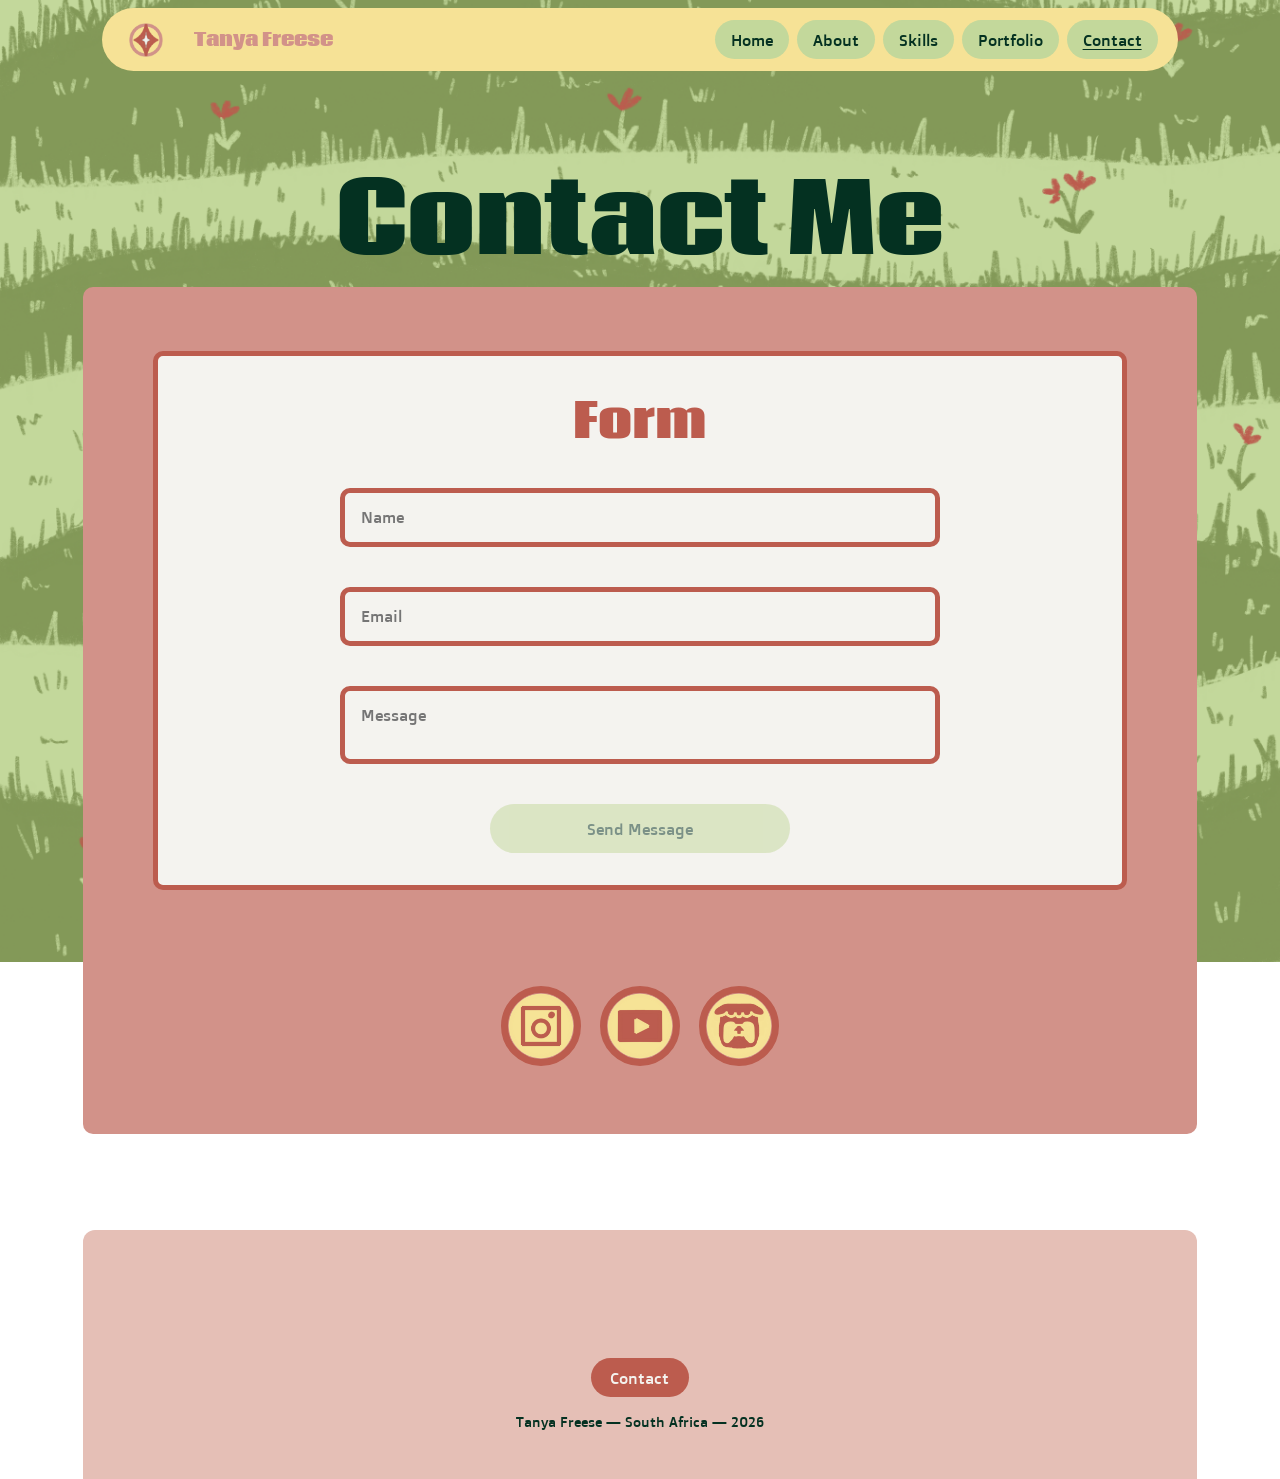
==== contact.html @ eb47933a "Clean portfolio initial commit (compressed assets)" ====
<!doctype html>
<html lang="en">
  <head>
    <meta charset="UTF-8" />
    <meta name="viewport" content="width=device-width, initial-scale=1.0" />
    <title>Tanya Portfolio</title>
    <link rel="stylesheet" href="/css/style.css" />
    <link rel="stylesheet" href="/css/mediaqueries.css" />
    <script src="/js/nav.js" defer></script>
      <script src="/js/contact.js" defer></script>
       <script src="/js/scroll.js" defer></script>
  </head>
  <body data-nav-path=".">
    <div id="navbar"></div>

   <div class="projects-header">
    <h1>Contact Me</h1>
   </div>
   

    <div class="page-container">
        
 <section class="contact">

      <h1>Form</h1>

      <form class="contact-form" id="contact-form">

        <!-- NAME -->
        <div class="input-group">
          <input type="text" id="name" placeholder="Name" />
          <small class="feedback" id="name-feedback"></small>
        </div>

        <!-- EMAIL -->
        <div class="input-group">
          <input type="email" id="email" placeholder="Email" />
          <small class="feedback" id="email-feedback"></small>
        </div>

        <!-- MESSAGE -->
        <div class="input-group">
          <textarea id="message" placeholder="Message"></textarea>
          <small class="feedback" id="message-feedback"></small>
        </div>

        <!-- SUBMIT -->
        <button type="submit" id="submit-btn" disabled>
          Send Message
        </button>

         <p class="success-message" id="success-message">
             Message sent successfully!
        </p>

      </form>

    </section>

  </section>

  <section class="social-media">

  <a href="https://www.instagram.com/afancyfrog/"
     target="_blank"
     rel="noopener noreferrer"
     aria-label="Instagram">
    <img src="/assets/Instagram.png" alt=" Instagram">
  </a>

  <a href="https://www.youtube.com/@afancyfrog3476"
     target="_blank"
     rel="noopener noreferrer"
     aria-label="YouTube">
    <img src="/assets/YouTube.png" alt="YouTube">
  </a>

  <a href="https://afancyfrog.itch.io"
     target="_blank"
     rel="noopener noreferrer"
     aria-label="itch.io">
    <img src="/assets/Itch.png" alt="itch.io">
  </a>

</section>

</div>

    </div>

    <footer class="site-footer">
      <div class="footer-content">
        <a href="/contact.html" class="contact-btn"> Contact </a>

        <p class="footer-text">Tanya Freese — South Africa — 2026</p>
      </div>
    </footer>
  </body>
</html>
---- css/style.css ----
/* General */

@import url("https://fonts.googleapis.com/css2?family=Coda:wght@400;800&family=Doppio+One&display=swap");

* {
  margin: 0;
  padding: 0;
  box-sizing: border-box;
}

body {
  font-family: "Doppio One", sans-serif;

  /* Background */
  background-image: url("/assets/GrassBackground.png");
  background-position: center;
  background-repeat: no-repeat;
  background-size: cover;
  background-attachment: fixed;
}

h1,
h2 {
  font-family: "Coda", sans-serif;
  font-weight: 800;
  color: #bc5c4e;
  font-size: 3rem;
  padding: 0 1rem;
  margin-bottom: 0;
}

h2{
  margin-right: auto;
}

h3,
h4,
h5,
h6 {
  font-family: "Coda", sans-serif;
  font-weight: 400;
}

p {
  color: #043121;
}


html {
  scroll-behavior: auto;
}

img {
  border: 7px solid #f6e296;
}

 /* .page-container h1{
  margin-bottom: -3rem;
  margin-left: 1rem;
  color: #043121;
}   */

.page-container {
  width: 87%;
  margin: 0 auto;
  /*NB change this for other pages  */

  background-color: #d29289;
  border-radius: 10px;
  

  padding: 2rem 1rem;

  display: flex;
  flex-direction: column;
  justify-content: center;
  gap: 2rem;

   overflow: visible;
   
}

/* Transition */
a,
.btn {
  transition: all 300ms ease;
}

/* Desktop Navigation */

#navbar {
    position: sticky;
    top: 0.5rem;
    z-index: 1000;
    width: 84%;
    margin: auto;
    
}

.page-container #navbar{
  width: 100%;
    margin: auto;
}

nav,
.nav-links {
  display: flex;
}

nav {
  display: flex;
  justify-content: space-between;
  align-items: center;
  height: 7vh;
  background-color: #f6e296;
  border-radius: 45px;
  padding: 5px 20px;
}



.nav-links {
  flex: 1;
  display: flex;
  justify-content: flex-end;
  gap: 0.5rem;
  list-style: none;
}

.nav-links li {
  display: flex;
}

.nav-links a {
  display: flex;
  justify-content: center;
  align-items: center;
  width: 100%;

  background-color: #c3d89b;
  color: #839958;

  padding: 0.6rem 1rem;
  border-radius: 45px;
  color: #043121;
  text-decoration: none;
}

.nav-links a:hover {
  background-color: #839958;
  color: #f4f3ef;
  text-decoration: underline;
  text-underline-offset: 0.2rem;
}

.nav-links a.active {
  
  /* color: #f4f3ef;   */
  text-decoration: underline;
  text-underline-offset: 0.2rem;
}

.logo {
  flex: 1;
  display: flex;
  justify-content: flex-start;
  align-items: center;
  font-size: 1.2rem;
  gap: 1.5rem;
  font-family: "Coda", sans-serif;
  font-weight: 800;
  color: #d29289;
}

.logo:hover {
  cursor: default;
}

.logo img {
  height: 3rem;
  width: auto;
  /* border-radius: 50%; */
  object-fit: cover;
  gap: 0.2rem;
}

/* Mobile Nav */
.hamburger {
    display: none;
    cursor: pointer;
}

.hamburger img {
    width: 30px;
    height: auto;
}


/* Links */
a {
  color: #d29289;
  text-decoration: none;
  text-decoration-color: #f4f3ef;
}

a:hover {
  color: #bc5c4e;
  text-decoration: underline;
  text-underline-offset: 0.5rem;
}

/* Hero section */

.hero {
  background-color: #e5bfb6;
  border-radius: 10px;
  border-width: 10px;

  height: 90vh;

  display: flex;
  justify-content: flex-start;
  align-items: center;

  padding: 0 5rem;
  gap: 3rem;
   box-sizing: border-box;
    border: 5px solid #bc5c4e;
}

.hero img {
  height: 30vw;
  width: auto;
  object-fit: cover;
  border-style: none;
  
}

.hero-text h1 {
  color: #bc5c4e;
  font-size: 4rem;
  text-align: center;
  margin-bottom: 0;
  
}

.hero-text p {
  color: #f4f3ef;
  font-size: 1.3rem;
  font-family: "Coda", sans-serif;
  font-weight: 400;
  text-align: center;
   background-color: #d29289;
  border-radius: 15px;
  padding: 0.5rem 0.5rem;
  
  
}

.hero-text {
  flex: 1; /* takes remaining space */
  display: flex;
  flex-direction: column;

  justify-content: center; /* vertical centering */
  align-items: center; /* horizontal centering */

  text-align: left;
  /* gap: 0.5rem; */
}

/* about section */

#about, .text-block-1 {
  width: 90%;
  background-color: #f4f3ef;
  margin: 0 auto;

  border-radius: 10px;
  border-width: 10px;

  display: flex;
  justify-content: center;
  align-items: flex-start;

  padding: 2rem;
  gap: 1rem;

   box-sizing: border-box;
    border: 5px solid #bc5c4e;
}
  


#about img {
  height: 60vh;

  border-color: #f6e296;

  border-radius: 10px;

  width: auto;
  object-fit: cover;
  margin: auto;
 
   

  
}

.about-text {
  flex: 1; /* takes remaining space */
  display: flex;
  flex-direction: column;

  justify-content: flex-start; /* vertical centering */

  text-align: left;
  gap: 1rem;
  padding-bottom: 2rem;
  
}

.about-text p{
  /* font-size: 1.2rem; */
  padding: 0rem 2rem;
}



/* Featured Projects */

.featured-project {
  width: 90%;
  background-color: #f4f3ef;
  margin: 2rem auto;

  border-radius: 10px;
  border-width: 10px;

  
  display: flex;
  flex-direction: column;
  align-items: center;
  /* justify-content: center; */
   width: 90%;
  

  padding: 2rem;
  gap: 1rem;

   transition: transform 0.2s ease, box-shadow 0.2s ease;
   

    display: flex;
  flex-direction: column;

  text-decoration: none;
  color: inherit;

  cursor: pointer;

  box-sizing: border-box;
    border: 5px solid #bc5c4e;
}

.featured-project img{
    display: block;
  max-width: 90%;

  border-color: #f6e296;

  border-radius: 10px;
  
  width: auto;
  object-fit: cover;
  aspect-ratio: 4 / 2;
  margin: auto;

   
}

.featured-project h2{
   margin-right: auto;
  
}

.featured-project .project-tags li{
  background-color: #f6e296;
  color: #bc5c4e;
  
}

/* Projects */

.project {
  width: 90%;
  background-color: #f4f3ef;
  margin: 2rem auto;

  border-radius: 10px;
  border-width: 10px;

  
  display: flex;
  flex-direction: column;
  align-items: center;
  /* justify-content: center; */
   width: 90%;
  

  padding: 2rem;
  gap: 1rem;

   transition: transform 0.2s ease, box-shadow 0.2s ease;
   

    display: flex;
  flex-direction: column;

  text-decoration: none;
  color: inherit;

  cursor: pointer;
   box-sizing: border-box;
    border: 5px solid #bc5c4e;
}



.projects-header {
  display: flex;
  justify-content: space-between;
  align-items: flex-end;

  flex-direction: column;
  align-items: center;
  gap: 1rem;
  
  width: 100%;
  margin: auto;
  margin-bottom: 1rem;
  margin-top: 2rem;

  
}

 .projects-header h1{
  padding-top: 5rem;
  color: #043121;
  
  line-height: 1;
  font-size: 6rem;
  
} 

 .filters {
  display: flex;
  justify-content:end;
  gap: 1rem;
  margin: 1rem;

} 

.dropdown {
  position: relative;
}

.dropdown-menu {
  position: absolute;
  top: 110%;
  right: 0;

  display: none; 

  flex-direction: column;

  background: #f4f3ef;
  border-radius: 10px;

  min-width: 160px;

  box-shadow: 0 10px 25px rgba(0,0,0,0.15);
  overflow: hidden;
  z-index: 100;
}

.dropdown.open .dropdown-menu {
  display: flex;
}

.dropdown-btn {
  padding: 0.5rem 1rem;
  border-radius: 45px;
   display: flex;
  align-items: center;
  justify-content: space-between;
  gap: 0.5rem;

  background-color: #f4f3ef;
  color: #043121;

  border: none;
  cursor: pointer;

  font-family: "Doppio One", sans-serif;

  transition: 0.2s ease;
}

.dropdown[data-selected]:not([data-selected="all"]) .dropdown-btn {
  background-color: #f6e296;
}

.arrow {
  font-size: 0.8rem;
  transition: transform 0.2s ease;
}

.dropdown.open .arrow {
  transform: rotate(180deg);
}

.dropdown-btn:hover {
  background-color: #f6e296;
  transform: translateY(-1px);
}

.dropdown-item {
  padding: 0.7rem 1rem;
  cursor: pointer;
  user-select: none;
  color: #043121;
}

.dropdown-item:hover {
  background-color: #f6e296;
}


.project:hover {
  transform: scale(1.03);
}

.project img{
    display: block;
  max-width: 90%;

  border-color: #f6e296;

  border-radius: 10px;
  
  width: auto;
  object-fit: cover;
  aspect-ratio: 4 / 2;
  margin: auto;

   
}

.project-image {
    position: relative;
    width: fit-content;
    align-items: center;
}

/* .project-image img {
    height: 80vh;
    width: auto;
    display: block;
    border-radius: 10px;
} */

.project-image h2 {
    position: absolute;
    bottom: -5px;   
    left: 3vw;      

    margin: 1rem;
    margin-left: 1.5rem;
    padding: 0.3rem 0.3rem;

   
    border-radius: 8px;

    font-size: 1.5rem;
    color: #c3d89b;
    background-color: #043121a1;
    
}

.featured-project .project-image h2{
  color: transparent;
  background-color: transparent;
}






.project-tags {
  flex: 1;
  display: flex;
  flex-wrap: wrap;
  justify-content:center;
  gap: 0.5rem;
  list-style: none;
  width: 100%;
  
}

.project-tags li {
  display: flex;

  justify-content: center;
  align-items: center;

  min-width: 8rem;
    height: 5vh;

  background-color: #e5bfb6;
  color:#bc5c4e;

  padding: 0.6rem 1rem;
  border-radius: 45px;
 
  text-decoration: none;
  box-sizing: border-box;
    border: 5px solid #bc5c4e;
}


/* No search refults */
.no-results {
  width: 90%;
  margin: 2rem auto;
  text-align: center;

  font-family: "Coda", sans-serif;
  color: #043121;
  font-size: 1.2rem;

  background-color: #f4f3ef;
  padding: 2rem;
  border-radius: 10px;
}

.hidden {
  display: none;
}


/* footer */
.site-footer {
  width: 87%;
  margin: auto;
  margin-top: 6rem;
  padding: 8rem 0 3rem 0;

  background-color: #e5bfb6;
  border-radius: 12px 12px 0 0;
}

.footer-content {
  width: 90%;
  margin: 0 auto;

  display: flex;
 flex-direction: column;
  justify-content: space-between;
  align-items: center;
  flex-wrap: wrap;
  gap: 1rem;
}



.contact-btn {
  padding: 0.6rem 1.2rem;
  border-radius: 45px;

  background-color: #bc5c4e;
  color: #f4f3ef;

  text-decoration: none;
  font-family: "Doppio One", sans-serif;

  transition: 0.2s ease;
  
}

.contact-btn:hover {
  background-color: #f6e296;
  color: #043121;
  transform: translateY(-2px);
}

/* Contact */

.footer-text {
  color: #043121;
  font-size: 0.9rem;
}



.contact {
  width: 90%;
  margin: 2rem auto;

  background-color: #f4f3ef;
  border-radius: 10px;

  padding: 2rem;

  display: flex;
  flex-direction: column;
  align-items: center;

  gap: 2rem;

   box-sizing: border-box;
    border: 5px solid #bc5c4e;
}




.contact-form {
  width: 100%;
  max-width: 600px;

  display: flex;
  flex-direction: column;
  gap: 1.2rem;
}

.input-group {
  display: flex;
  flex-direction: column;
  gap: 0.3rem;
}


.contact-form input,
.contact-form textarea {
  padding: 0.9rem 1rem;

  border: 5px solid ;
  border-color: #bc5c4e;
  border-radius: 10px;

  background-color: #f4f3ef;
  color: #043121;

  font-family: "Doppio One", sans-serif;
  font-size: 1rem;

  transition: 0.2s ease;
  resize: none;
}


.contact-form input:focus,
.contact-form textarea:focus {
  outline: none;
  border-color: #f6e296;
  background-color: #f4f3ef;
}


.contact-form input.valid,
.contact-form textarea.valid {
  border-color: #839958;
}

.contact-form input.invalid,
.contact-form textarea.invalid {
  border-color: #bc5c4e;
}


.feedback {
  font-size: 0.8rem;
  font-family: "Coda", sans-serif;

  color: #bc5c4e;
  min-height: 1rem;

  opacity: 0.9;
}



.contact-form button {
  padding: 0.9rem 1.2rem;

  width: 50%;
  margin: auto;
  border: none;
  border-radius: 45px;

  background-color: #c3d89b;
  color: #043121;

  font-family: "Doppio One", sans-serif;
  font-size: 1rem;

  cursor: pointer;

  transition: 0.2s ease;
}

.contact-form button:hover {
  background-color: #f6e296;
  transform: translateY(-2px);
}


.contact-form button:disabled {
  opacity: 0.5;
  cursor: not-allowed;
  transform: none;
}

.success-message {
  display: none;

  font-family: "Coda", sans-serif;
  color: #043121;

  background-color: #c3d89b;
  padding: 0.8rem 1rem;
  border-radius: 10px;

  text-align: center;
}


/* Social Media */

.social-media {
  width: 90%;
  margin: 2rem auto;

  display: flex;
  justify-content: center;
  gap: 1.2rem;
}

.social-media img {
  max-width: 5rem;
  transition: 0.2s ease;
  border-color: #bc5c4e;
  border-radius: 5rem;
  margin: 0;
}

.social-media img:hover {
  transform: scale(1.1);
}

/* Skills */

#skills {
  width: 90%;
  margin: 2rem auto;

  background-color: #f4f3ef;
  border-radius: 10px;

  padding: 2rem;

  display: flex;
  flex-direction: column;
  align-items: center;

  gap: 2rem;

   box-sizing: border-box;
    border: 5px solid #bc5c4e;
}

.skill li{
  list-style: none;
  color: #bc5c4e;
   font-size: 1rem;
  
}

.skill h3{
  color: #043121;
}


.skills-block{
  width: 100%;
  margin: auto;
  
  display: grid;
  grid-template-columns: repeat(4, 1fr);
  

  align-items: center;
  justify-content: center;
  
  gap: 2rem;
 
 
}

.skill{
  background-color: #f6e296;
 
  width: 100%;
  text-align: center;
  padding: 1rem;
  border-radius: 12px;
  /* min-width: 4rem; */
   box-sizing: border-box;
    border: 5px solid #bc5c4e;
}

/* Projects Page */
 /* .project-page {
  width: 90%;
   margin: 0 auto;
  padding: 2rem 0;
  display: flex;
  flex-direction: column;
  gap: 3rem;
  box-sizing: border-box; 
}  */

.project-page h2{
  font-size: 2rem;
}

.project-video {
  display: flex;
  flex-direction: column;
  align-items: center;
  gap: 1rem;
 width: 90%;
 margin: auto;
  background-color: #f4f3ef;
  padding: 2rem;
  border-radius: 10px;
   box-sizing: border-box;
    border: 5px solid #bc5c4e;
}

.project-video video {
  width: 100%;
  max-width: 900px;
  border-radius: 10px;
   box-sizing: border-box;
    border: 5px solid #f6e296;
}

.project-video h1 {
  color: #043121;
  background-color: #839958;
  border-radius: 20px;
  font-size: 3.5rem;
  margin-top: 1rem;
}

.info-block {
  background-color: #f4f3ef;
  padding: 2rem;
  border-radius: 10px;
  width: 90%;
 margin: auto;
   box-sizing: border-box;
    border: 5px solid #bc5c4e;
}

.info {
  list-style: none;
  display: grid;

  grid-template-columns: repeat(3, 1fr);
  gap: 1rem;

  font-family: "Coda", sans-serif;
  color: #043121;

  margin: 0;
  padding: 0;
}

.info li {
  background-color: #e5bfb6;
  padding: 0.5rem 1rem;
  border-radius: 45px;
  text-align: center;
}

.overview-block {
  background-color: #f4f3ef;
  padding: 2rem;
  border-radius: 10px;
  width: 90%;
 margin: auto;
   box-sizing: border-box;
    border: 5px solid #bc5c4e;
}

.overview-block h2 {
  margin-bottom: 1rem;
  
}

.overview-block p {
  color: #043121;
  font-family: "Coda", sans-serif;
  line-height: 1.6;
}

.layout {
  background-color: #f4f3ef;
  padding: 2rem;
  border-radius: 10px;

  display: flex;
  flex-direction: column;
  gap: 1.5rem;
    width: 90%;
 margin: auto;
   box-sizing: border-box;
    border: 5px solid #bc5c4e;
}

.layout h2 {
  color: #bc5c4e;
  margin: 0;
}

.project-content {
  display: flex;
  gap: 2rem;
  align-items: stretch;
}

.project-image {
  flex: 0 0 40%;
}

.project-image img {
  width: 100%;
  height: 100%;
  object-fit: cover;
  border-radius: 10px;
}



.project-text {
  flex: 1;
  font-family: "Coda", sans-serif;
  color: #043121;
  line-height: 1.6;
  
}

.project-text p{
  margin: 1rem;
}
---- css/mediaqueries.css ----
/* Tablet */
@media screen and (max-width: 1024px) {
    
    h2{
     margin: auto;
    }

    /* Nav */
    .logo-text {
        display: none;
    }

    /* Page Container */


    /* About */
    #about {
        flex-direction: column;
        justify-content: center;
        padding: 0rem;
        gap: 0 0;
        
    }

    .about-text h2 {
    margin: 0;
    padding-top: 2rem;
    }

    .about-text p {
    margin: 0;
    }   

    .about-text {
        order: 3;
        text-align: center;
    }

    #about img {
        order: 2;
        width: 60%;
         height: auto;

        display: block;
         margin: 3rem auto;
         margin-bottom: 0;
        ;
        
    }

    /* projects */

.project img{
    aspect-ratio: 4 / 3;
}

.project-image h2{
    margin-left: 1rem;
}

.featured-project h2{
   margin: auto;
  
}

.featured-project img{
    aspect-ratio: 4 / 3;
}

    .projects-header {
    flex-direction: column;
    align-items: center;
    gap: 1rem;
  }

  .projects-header h1
  {
    font-size: 5rem;
  }

  .filters {
    width: 100%;
    justify-content: center;
    flex-wrap: wrap;
    margin: 0;
  }

  /* hero */
   .hero {
    flex-direction: column;
    height: auto;
    padding: 2rem 1.5rem;
    gap: 1.5rem;
    align-items: center;
    text-align: center;
  }

  .hero img {
    height: auto;
    width: 50%;
  }

  .hero-text {
    align-items: center;
    text-align: center;
  }

  .hero-text h1 {
    font-size: 3rem;
  }

  .hero-text p {
    /* font-size: rem; */
    width: 100%;
    /* color: #043121; */
  }

  /* Skills */
   .skills-block {
    grid-template-columns: repeat(2, 1fr);
  }

  /* projects */

  .info {
    grid-template-columns: repeat(2, 1fr);
  }

  .project-content {
    flex-direction: column;
   align-content: center;
   text-align: center;
  }

  .project-image img {
    width: 100%;
    margin: auto;
  }

  .project-image{
   margin: auto;
   width: 70%;
   align-content: center;
  }

  .project-content p{
    text-align: center;
  }

  .project-text{
    text-align: center;
    align-content: center;
  }

  .layout {
    justify-content: center;
  }

  .project-page h2{
    text-align: center;
  }

  .project-video h1 {
    font-size: 2rem;
    text-align: center;
  }

} 

/* Mobile*/
@media screen and (max-width: 768px) {

    /* Nav */

    nav{
        background-color: transparent;
          border-radius: 45px;
           height: 7vh;
            
        border-radius: 45px;
        padding: 5px 0px;
        
    }

    .logo img{
        height: 3rem;
        width: auto;
        /* border-radius: 50%; */
        object-fit: cover;
        gap: 0.2rem;
        background-color: #f6e296;
        border-radius: 45px;
    }
   
    .nav-links {
        display: none;
        flex-direction: column;
        position: absolute;
        top: 100%;
        top: calc(100% + 10px);
        right: 1rem;

        background-color: #f6e296;
        padding: 1rem;
        border-radius: 10px;
    }

    #navbar {
    width: 90%;
    }

    .page-container #navbar{
    width: 96%;
    margin: auto;
}

    .nav-links.active {
        display: flex;
    }

    .hamburger {
        display: flex;
        
        
    }

    .hamburger img{
       
        height: 3rem;
        width: auto;
        /* border-radius: 50%; */
        object-fit: cover;
        gap: 0.2rem;
        background-color: #f6e296;
        border-radius: 45px;
        
    }

    #desktop-nav {
        position: relative;
    }

    .page-container {
    width: 96%;
    
   
}

    #about img{
        width: 70%;
    }

  /* projects */

    .project img{
    aspect-ratio: 4 / 4;
    }

    .featured-project img{
    aspect-ratio: 4 / 4;
    }

    /* hero */
   .hero {
    flex-direction: column;
    height: auto;
    padding: 2rem 1.5rem;
    gap: 1.5rem;
    align-items: center;
    text-align: center;
  }

  .hero img {
    height: auto;
    width: 70%;
  }

  .hero-text {
    align-items: center;
    text-align: center;
  }

  .hero-text h1 {
    font-size: 3rem;
  }

  .hero-text p {
    /* font-size: 1rem; */
    width: 100%;
  }

  /* footer */
  .site-footer {
  width: 96%;}

   .skills-block {
    grid-template-columns: 1fr;
  }

  /* projects */
  .info {
    grid-template-columns: 1fr;
  }
}
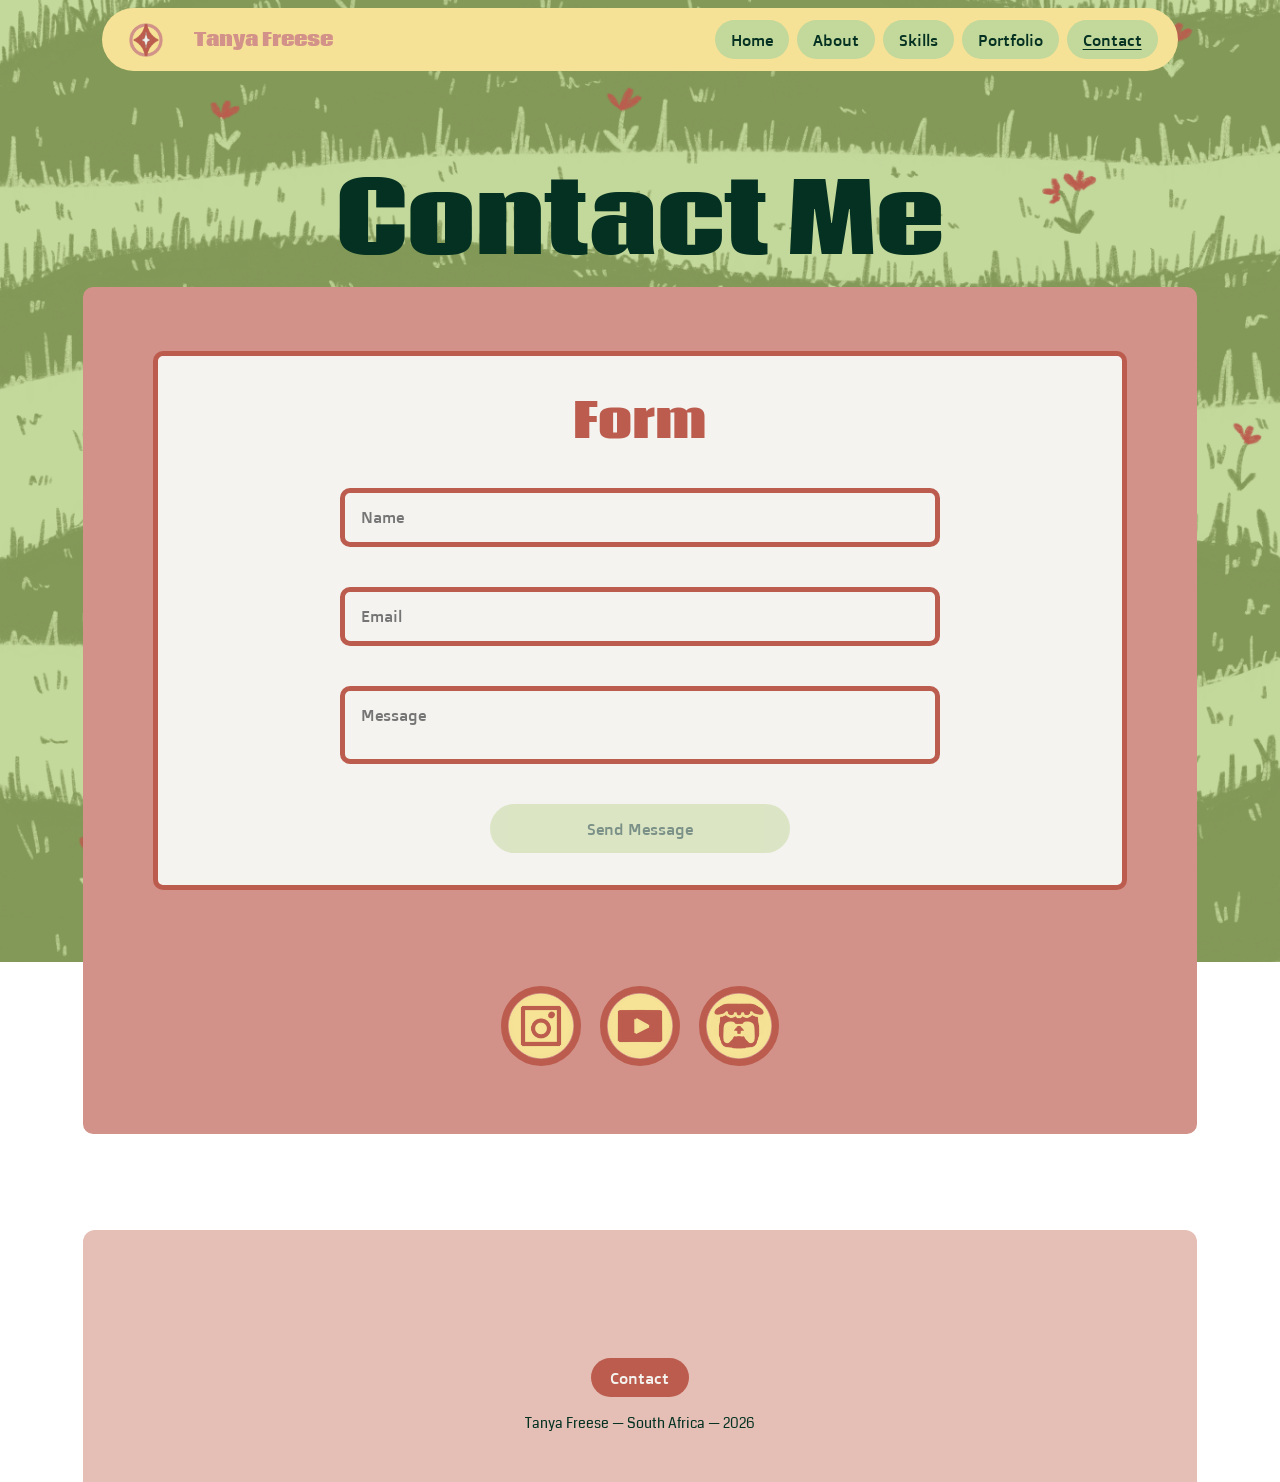
==== commit 224d2aeb: "replacing more placeholder images (perler beads)" ====
--- a/contact.html
+++ b/contact.html
@@ -1,99 +1,95 @@
 <!doctype html>
 <html lang="en">
-  <head>
+
+<head>
     <meta charset="UTF-8" />
     <meta name="viewport" content="width=device-width, initial-scale=1.0" />
     <title>Tanya Portfolio</title>
     <link rel="stylesheet" href="/css/style.css" />
     <link rel="stylesheet" href="/css/mediaqueries.css" />
     <script src="/js/nav.js" defer></script>
-      <script src="/js/contact.js" defer></script>
-       <script src="/js/scroll.js" defer></script>
-  </head>
-  <body data-nav-path=".">
+    <script src="/js/contact.js" defer></script>
+    <script src="/js/scroll.js" defer></script>
+</head>
+
+<body data-nav-path=".">
     <div id="navbar"></div>
 
-   <div class="projects-header">
-    <h1>Contact Me</h1>
-   </div>
-   
+    <div class="projects-header">
+        <h1>Contact Me</h1>
+    </div>
+
 
     <div class="page-container">
-        
- <section class="contact">
 
-      <h1>Form</h1>
+        <section class="contact">
 
-      <form class="contact-form" id="contact-form">
+            <h1>Form</h1>
 
-        <!-- NAME -->
-        <div class="input-group">
-          <input type="text" id="name" placeholder="Name" />
-          <small class="feedback" id="name-feedback"></small>
-        </div>
+            <form class="contact-form" id="contact-form">
 
-        <!-- EMAIL -->
-        <div class="input-group">
-          <input type="email" id="email" placeholder="Email" />
-          <small class="feedback" id="email-feedback"></small>
-        </div>
+                <!-- NAME -->
+                <div class="input-group">
+                    <input type="text" id="name" placeholder="Name" />
+                    <small class="feedback" id="name-feedback"></small>
+                </div>
 
-        <!-- MESSAGE -->
-        <div class="input-group">
-          <textarea id="message" placeholder="Message"></textarea>
-          <small class="feedback" id="message-feedback"></small>
-        </div>
+                <!-- EMAIL -->
+                <div class="input-group">
+                    <input type="email" id="email" placeholder="Email" />
+                    <small class="feedback" id="email-feedback"></small>
+                </div>
 
-        <!-- SUBMIT -->
-        <button type="submit" id="submit-btn" disabled>
-          Send Message
-        </button>
+                <!-- MESSAGE -->
+                <div class="input-group">
+                    <textarea id="message" placeholder="Message"></textarea>
+                    <small class="feedback" id="message-feedback"></small>
+                </div>
 
-         <p class="success-message" id="success-message">
-             Message sent successfully!
-        </p>
+                <!-- SUBMIT -->
+                <button type="submit" id="submit-btn" disabled>
+                    Send Message
+                </button>
 
-      </form>
+                <p class="success-message" id="success-message">
+                    Message sent successfully!
+                </p>
 
-    </section>
+            </form>
 
-  </section>
+        </section>
 
-  <section class="social-media">
+        </section>
 
-  <a href="https://www.instagram.com/afancyfrog/"
-     target="_blank"
-     rel="noopener noreferrer"
-     aria-label="Instagram">
-    <img src="/assets/Instagram.png" alt=" Instagram">
-  </a>
+        <section class="social-media">
 
-  <a href="https://www.youtube.com/@afancyfrog3476"
-     target="_blank"
-     rel="noopener noreferrer"
-     aria-label="YouTube">
-    <img src="/assets/YouTube.png" alt="YouTube">
-  </a>
+            <a href="https://www.instagram.com/afancyfrog/" target="_blank" rel="noopener noreferrer"
+                aria-label="Instagram">
+                <img src="/assets/Instagram.png" alt=" Instagram">
+            </a>
 
-  <a href="https://afancyfrog.itch.io"
-     target="_blank"
-     rel="noopener noreferrer"
-     aria-label="itch.io">
-    <img src="/assets/Itch.png" alt="itch.io">
-  </a>
+            <a href="https://www.youtube.com/@afancyfrog3476" target="_blank" rel="noopener noreferrer"
+                aria-label="YouTube">
+                <img src="/assets/YouTube.png" alt="YouTube">
+            </a>
 
-</section>
+            <a href="https://afancyfrog.itch.io" target="_blank" rel="noopener noreferrer" aria-label="itch.io">
+                <img src="/assets/Itch.png" alt="itch.io">
+            </a>
 
-</div>
+        </section>
+
+    </div>
 
     </div>
 
     <footer class="site-footer">
-      <div class="footer-content">
-        <a href="/contact.html" class="contact-btn"> Contact </a>
+        <div class="footer-content">
+            <a href="/contact.html" class="contact-btn"> Contact </a>
 
-        <p class="footer-text">Tanya Freese — South Africa — 2026</p>
-      </div>
+            <p class="footer-text">Tanya Freese — South Africa — 2026</p>
+        </div>
     </footer>
-  </body>
-</html>
+</body>
+
+</html>
--- a/css/style.css
+++ b/css/style.css
@@ -29,7 +29,7 @@
   margin-bottom: 0;
 }
 
-h2{
+h2 {
   margin-right: auto;
 }
 
@@ -42,9 +42,10 @@
 }
 
 p {
-  color: #043121;
-}
-
+  font-family: "Coda", sans-serif;
+  font-weight: 400;
+  color: #043121;
+}
 
 html {
   scroll-behavior: auto;
@@ -54,7 +55,7 @@
   border: 7px solid #f6e296;
 }
 
- /* .page-container h1{
+/* .page-container h1{
   margin-bottom: -3rem;
   margin-left: 1rem;
   color: #043121;
@@ -67,7 +68,6 @@
 
   background-color: #d29289;
   border-radius: 10px;
-  
 
   padding: 2rem 1rem;
 
@@ -76,8 +76,7 @@
   justify-content: center;
   gap: 2rem;
 
-   overflow: visible;
-   
+  overflow: visible;
 }
 
 /* Transition */
@@ -89,17 +88,16 @@
 /* Desktop Navigation */
 
 #navbar {
-    position: sticky;
-    top: 0.5rem;
-    z-index: 1000;
-    width: 84%;
-    margin: auto;
-    
-}
-
-.page-container #navbar{
+  position: sticky;
+  top: 0.5rem;
+  z-index: 1000;
+  width: 84%;
+  margin: auto;
+}
+
+.page-container #navbar {
   width: 100%;
-    margin: auto;
+  margin: auto;
 }
 
 nav,
@@ -116,8 +114,6 @@
   border-radius: 45px;
   padding: 5px 20px;
 }
-
-
 
 .nav-links {
   flex: 1;
@@ -154,7 +150,6 @@
 }
 
 .nav-links a.active {
-  
   /* color: #f4f3ef;   */
   text-decoration: underline;
   text-underline-offset: 0.2rem;
@@ -186,15 +181,14 @@
 
 /* Mobile Nav */
 .hamburger {
-    display: none;
-    cursor: pointer;
+  display: none;
+  cursor: pointer;
 }
 
 .hamburger img {
-    width: 30px;
-    height: auto;
-}
-
+  width: 30px;
+  height: auto;
+}
 
 /* Links */
 a {
@@ -224,8 +218,8 @@
 
   padding: 0 5rem;
   gap: 3rem;
-   box-sizing: border-box;
-    border: 5px solid #bc5c4e;
+  box-sizing: border-box;
+  border: 5px solid #bc5c4e;
 }
 
 .hero img {
@@ -233,7 +227,6 @@
   width: auto;
   object-fit: cover;
   border-style: none;
-  
 }
 
 .hero-text h1 {
@@ -241,7 +234,6 @@
   font-size: 4rem;
   text-align: center;
   margin-bottom: 0;
-  
 }
 
 .hero-text p {
@@ -250,11 +242,9 @@
   font-family: "Coda", sans-serif;
   font-weight: 400;
   text-align: center;
-   background-color: #d29289;
+  background-color: #d29289;
   border-radius: 15px;
   padding: 0.5rem 0.5rem;
-  
-  
 }
 
 .hero-text {
@@ -271,7 +261,8 @@
 
 /* about section */
 
-#about, .text-block-1 {
+#about,
+.text-block-1 {
   width: 90%;
   background-color: #f4f3ef;
   margin: 0 auto;
@@ -286,11 +277,9 @@
   padding: 2rem;
   gap: 1rem;
 
-   box-sizing: border-box;
-    border: 5px solid #bc5c4e;
-}
-  
-
+  box-sizing: border-box;
+  border: 5px solid #bc5c4e;
+}
 
 #about img {
   height: 60vh;
@@ -302,10 +291,6 @@
   width: auto;
   object-fit: cover;
   margin: auto;
- 
-   
-
-  
 }
 
 .about-text {
@@ -318,16 +303,13 @@
   text-align: left;
   gap: 1rem;
   padding-bottom: 2rem;
-  
-}
-
-.about-text p{
+}
+
+.about-text p {
   /* font-size: 1.2rem; */
   padding: 0rem 2rem;
 }
 
-
-
 /* Featured Projects */
 
 .featured-project {
@@ -338,21 +320,20 @@
   border-radius: 10px;
   border-width: 10px;
 
-  
   display: flex;
   flex-direction: column;
   align-items: center;
   /* justify-content: center; */
-   width: 90%;
-  
+  width: 90%;
 
   padding: 2rem;
   gap: 1rem;
 
-   transition: transform 0.2s ease, box-shadow 0.2s ease;
-   
-
-    display: flex;
+  transition:
+    transform 0.2s ease,
+    box-shadow 0.2s ease;
+
+  display: flex;
   flex-direction: column;
 
   text-decoration: none;
@@ -361,34 +342,30 @@
   cursor: pointer;
 
   box-sizing: border-box;
-    border: 5px solid #bc5c4e;
-}
-
-.featured-project img{
-    display: block;
+  border: 5px solid #bc5c4e;
+}
+
+.featured-project img {
+  display: block;
   max-width: 90%;
 
   border-color: #f6e296;
 
   border-radius: 10px;
-  
+
   width: auto;
   object-fit: cover;
   aspect-ratio: 4 / 2;
   margin: auto;
-
-   
-}
-
-.featured-project h2{
-   margin-right: auto;
-  
-}
-
-.featured-project .project-tags li{
+}
+
+.featured-project h2 {
+  margin-right: auto;
+}
+
+.featured-project .project-tags li {
   background-color: #f6e296;
   color: #bc5c4e;
-  
 }
 
 /* Projects */
@@ -401,32 +378,29 @@
   border-radius: 10px;
   border-width: 10px;
 
-  
   display: flex;
   flex-direction: column;
   align-items: center;
   /* justify-content: center; */
-   width: 90%;
-  
+  width: 90%;
 
   padding: 2rem;
   gap: 1rem;
 
-   transition: transform 0.2s ease, box-shadow 0.2s ease;
-   
-
-    display: flex;
+  transition:
+    transform 0.2s ease,
+    box-shadow 0.2s ease;
+
+  display: flex;
   flex-direction: column;
 
   text-decoration: none;
   color: inherit;
 
   cursor: pointer;
-   box-sizing: border-box;
-    border: 5px solid #bc5c4e;
-}
-
-
+  box-sizing: border-box;
+  border: 5px solid #bc5c4e;
+}
 
 .projects-header {
   display: flex;
@@ -436,31 +410,27 @@
   flex-direction: column;
   align-items: center;
   gap: 1rem;
-  
+
   width: 100%;
   margin: auto;
   margin-bottom: 1rem;
   margin-top: 2rem;
-
-  
-}
-
- .projects-header h1{
+}
+
+.projects-header h1 {
   padding-top: 5rem;
   color: #043121;
-  
+
   line-height: 1;
   font-size: 6rem;
-  
-} 
-
- .filters {
-  display: flex;
-  justify-content:end;
+}
+
+.filters {
+  display: flex;
+  justify-content: end;
   gap: 1rem;
   margin: 1rem;
-
-} 
+}
 
 .dropdown {
   position: relative;
@@ -471,7 +441,7 @@
   top: 110%;
   right: 0;
 
-  display: none; 
+  display: none;
 
   flex-direction: column;
 
@@ -480,7 +450,7 @@
 
   min-width: 160px;
 
-  box-shadow: 0 10px 25px rgba(0,0,0,0.15);
+  box-shadow: 0 10px 25px rgba(0, 0, 0, 0.15);
   overflow: hidden;
   z-index: 100;
 }
@@ -492,7 +462,7 @@
 .dropdown-btn {
   padding: 0.5rem 1rem;
   border-radius: 45px;
-   display: flex;
+  display: flex;
   align-items: center;
   justify-content: space-between;
   gap: 0.5rem;
@@ -537,31 +507,28 @@
   background-color: #f6e296;
 }
 
-
 .project:hover {
   transform: scale(1.03);
 }
 
-.project img{
-    display: block;
+.project img {
+  display: block;
   max-width: 90%;
 
   border-color: #f6e296;
 
   border-radius: 10px;
-  
+
   width: auto;
   object-fit: cover;
   aspect-ratio: 4 / 2;
   margin: auto;
-
-   
 }
 
 .project-image {
-    position: relative;
-    width: fit-content;
-    align-items: center;
+  position: relative;
+  width: fit-content;
+  align-items: center;
 }
 
 /* .project-image img {
@@ -572,42 +539,34 @@
 } */
 
 .project-image h2 {
-    position: absolute;
-    bottom: -5px;   
-    left: 3vw;      
-
-    margin: 1rem;
-    margin-left: 1.5rem;
-    padding: 0.3rem 0.3rem;
-
-   
-    border-radius: 8px;
-
-    font-size: 1.5rem;
-    color: #c3d89b;
-    background-color: #043121a1;
-    
-}
-
-.featured-project .project-image h2{
+  position: absolute;
+  bottom: -5px;
+  left: 3vw;
+
+  margin: 1rem;
+  margin-left: 1.5rem;
+  padding: 0.3rem 0.3rem;
+
+  border-radius: 8px;
+
+  font-size: 1.5rem;
+  color: #c3d89b;
+  background-color: #043121a1;
+}
+
+.featured-project .project-image h2 {
   color: transparent;
   background-color: transparent;
 }
 
-
-
-
-
-
 .project-tags {
   flex: 1;
   display: flex;
   flex-wrap: wrap;
-  justify-content:center;
+  justify-content: center;
   gap: 0.5rem;
   list-style: none;
   width: 100%;
-  
 }
 
 .project-tags li {
@@ -617,19 +576,18 @@
   align-items: center;
 
   min-width: 8rem;
-    height: 5vh;
+  height: 5vh;
 
   background-color: #e5bfb6;
-  color:#bc5c4e;
+  color: #bc5c4e;
 
   padding: 0.6rem 1rem;
   border-radius: 45px;
- 
+
   text-decoration: none;
   box-sizing: border-box;
-    border: 5px solid #bc5c4e;
-}
-
+  border: 5px solid #bc5c4e;
+}
 
 /* No search refults */
 .no-results {
@@ -649,7 +607,6 @@
 .hidden {
   display: none;
 }
-
 
 /* footer */
 .site-footer {
@@ -667,14 +624,12 @@
   margin: 0 auto;
 
   display: flex;
- flex-direction: column;
+  flex-direction: column;
   justify-content: space-between;
   align-items: center;
   flex-wrap: wrap;
   gap: 1rem;
 }
-
-
 
 .contact-btn {
   padding: 0.6rem 1.2rem;
@@ -687,7 +642,6 @@
   font-family: "Doppio One", sans-serif;
 
   transition: 0.2s ease;
-  
 }
 
 .contact-btn:hover {
@@ -703,8 +657,6 @@
   font-size: 0.9rem;
 }
 
-
-
 .contact {
   width: 90%;
   margin: 2rem auto;
@@ -720,12 +672,9 @@
 
   gap: 2rem;
 
-   box-sizing: border-box;
-    border: 5px solid #bc5c4e;
-}
-
-
-
+  box-sizing: border-box;
+  border: 5px solid #bc5c4e;
+}
 
 .contact-form {
   width: 100%;
@@ -742,12 +691,11 @@
   gap: 0.3rem;
 }
 
-
 .contact-form input,
 .contact-form textarea {
   padding: 0.9rem 1rem;
 
-  border: 5px solid ;
+  border: 5px solid;
   border-color: #bc5c4e;
   border-radius: 10px;
 
@@ -760,7 +708,6 @@
   transition: 0.2s ease;
   resize: none;
 }
-
 
 .contact-form input:focus,
 .contact-form textarea:focus {
@@ -769,7 +716,6 @@
   background-color: #f4f3ef;
 }
 
-
 .contact-form input.valid,
 .contact-form textarea.valid {
   border-color: #839958;
@@ -780,7 +726,6 @@
   border-color: #bc5c4e;
 }
 
-
 .feedback {
   font-size: 0.8rem;
   font-family: "Coda", sans-serif;
@@ -791,8 +736,6 @@
   opacity: 0.9;
 }
 
-
-
 .contact-form button {
   padding: 0.9rem 1.2rem;
 
@@ -816,7 +759,6 @@
   background-color: #f6e296;
   transform: translateY(-2px);
 }
-
 
 .contact-form button:disabled {
   opacity: 0.5;
@@ -836,7 +778,6 @@
 
   text-align: center;
 }
-
 
 /* Social Media */
 
@@ -878,52 +819,47 @@
 
   gap: 2rem;
 
-   box-sizing: border-box;
-    border: 5px solid #bc5c4e;
-}
-
-.skill li{
+  box-sizing: border-box;
+  border: 5px solid #bc5c4e;
+}
+
+.skill li {
   list-style: none;
   color: #bc5c4e;
-   font-size: 1rem;
-  
-}
-
-.skill h3{
-  color: #043121;
-}
-
-
-.skills-block{
+  font-size: 1rem;
+}
+
+.skill h3 {
+  color: #043121;
+}
+
+.skills-block {
   width: 100%;
   margin: auto;
-  
+
   display: grid;
   grid-template-columns: repeat(4, 1fr);
-  
 
   align-items: center;
   justify-content: center;
-  
+
   gap: 2rem;
- 
- 
-}
-
-.skill{
+}
+
+.skill {
   background-color: #f6e296;
- 
+
   width: 100%;
   text-align: center;
   padding: 1rem;
   border-radius: 12px;
   /* min-width: 4rem; */
-   box-sizing: border-box;
-    border: 5px solid #bc5c4e;
+  box-sizing: border-box;
+  border: 5px solid #bc5c4e;
 }
 
 /* Projects Page */
- /* .project-page {
+/* .project-page {
   width: 90%;
    margin: 0 auto;
   padding: 2rem 0;
@@ -933,7 +869,7 @@
   box-sizing: border-box; 
 }  */
 
-.project-page h2{
+.project-page h2 {
   font-size: 2rem;
 }
 
@@ -942,21 +878,21 @@
   flex-direction: column;
   align-items: center;
   gap: 1rem;
- width: 90%;
- margin: auto;
+  width: 90%;
+  margin: auto;
   background-color: #f4f3ef;
   padding: 2rem;
   border-radius: 10px;
-   box-sizing: border-box;
-    border: 5px solid #bc5c4e;
+  box-sizing: border-box;
+  border: 5px solid #bc5c4e;
 }
 
 .project-video video {
   width: 100%;
   max-width: 900px;
   border-radius: 10px;
-   box-sizing: border-box;
-    border: 5px solid #f6e296;
+  box-sizing: border-box;
+  border: 5px solid #f6e296;
 }
 
 .project-video h1 {
@@ -972,9 +908,9 @@
   padding: 2rem;
   border-radius: 10px;
   width: 90%;
- margin: auto;
-   box-sizing: border-box;
-    border: 5px solid #bc5c4e;
+  margin: auto;
+  box-sizing: border-box;
+  border: 5px solid #bc5c4e;
 }
 
 .info {
@@ -1003,14 +939,13 @@
   padding: 2rem;
   border-radius: 10px;
   width: 90%;
- margin: auto;
-   box-sizing: border-box;
-    border: 5px solid #bc5c4e;
+  margin: auto;
+  box-sizing: border-box;
+  border: 5px solid #bc5c4e;
 }
 
 .overview-block h2 {
   margin-bottom: 1rem;
-  
 }
 
 .overview-block p {
@@ -1027,10 +962,10 @@
   display: flex;
   flex-direction: column;
   gap: 1.5rem;
-    width: 90%;
- margin: auto;
-   box-sizing: border-box;
-    border: 5px solid #bc5c4e;
+  width: 90%;
+  margin: auto;
+  box-sizing: border-box;
+  border: 5px solid #bc5c4e;
 }
 
 .layout h2 {
@@ -1055,16 +990,13 @@
   border-radius: 10px;
 }
 
-
-
 .project-text {
   flex: 1;
   font-family: "Coda", sans-serif;
   color: #043121;
   line-height: 1.6;
-  
-}
-
-.project-text p{
+}
+
+.project-text p {
   margin: 1rem;
-}+}
--- a/css/mediaqueries.css
+++ b/css/mediaqueries.css
@@ -1,80 +1,73 @@
 /* Tablet */
 @media screen and (max-width: 1024px) {
-    
-    h2{
-     margin: auto;
-    }
-
-    /* Nav */
-    .logo-text {
-        display: none;
-    }
-
-    /* Page Container */
-
-
-    /* About */
-    #about {
-        flex-direction: column;
-        justify-content: center;
-        padding: 0rem;
-        gap: 0 0;
-        
-    }
-
-    .about-text h2 {
+  h2 {
+    margin: auto;
+  }
+
+  /* Nav */
+  .logo-text {
+    display: none;
+  }
+
+  /* Page Container */
+
+  /* About */
+  #about {
+    flex-direction: column;
+    justify-content: center;
+    padding: 0rem;
+    gap: 0 0;
+  }
+
+  .about-text h2 {
     margin: 0;
     padding-top: 2rem;
-    }
-
-    .about-text p {
+  }
+
+  .about-text p {
     margin: 0;
-    }   
-
-    .about-text {
-        order: 3;
-        text-align: center;
-    }
-
-    #about img {
-        order: 2;
-        width: 60%;
-         height: auto;
-
-        display: block;
-         margin: 3rem auto;
-         margin-bottom: 0;
-        ;
-        
-    }
-
-    /* projects */
-
-.project img{
+  }
+
+  .about-text {
+    order: 3;
+    text-align: center;
+  }
+
+  #about img {
+    order: 2;
+    width: 60%;
+    height: auto;
+
+    display: block;
+    margin: 3rem auto;
+    margin-bottom: 0;
+  }
+
+  /* projects */
+
+  .project img {
     aspect-ratio: 4 / 3;
-}
-
-.project-image h2{
+  }
+
+  .project-image h2 {
     margin-left: 1rem;
-}
-
-.featured-project h2{
-   margin: auto;
-  
-}
-
-.featured-project img{
+  }
+
+  .featured-project h2 {
+    margin: auto;
+  }
+
+  .featured-project img {
     aspect-ratio: 4 / 3;
-}
-
-    .projects-header {
+  }
+
+  .projects-header {
     flex-direction: column;
     align-items: center;
     gap: 1rem;
   }
 
-  .projects-header h1
-  {
+  .projects-header h1 {
     font-size: 5rem;
   }
 
@@ -86,7 +79,7 @@
   }
 
   /* hero */
-   .hero {
+  .hero {
     flex-direction: column;
     height: auto;
     padding: 2rem 1.5rem;
@@ -116,7 +109,7 @@
   }
 
   /* Skills */
-   .skills-block {
+  .skills-block {
     grid-template-columns: repeat(2, 1fr);
   }
 
@@ -128,8 +121,8 @@
 
   .project-content {
     flex-direction: column;
-   align-content: center;
-   text-align: center;
+    align-content: center;
+    text-align: center;
   }
 
   .project-image img {
@@ -137,17 +130,17 @@
     margin: auto;
   }
 
-  .project-image{
-   margin: auto;
-   width: 70%;
-   align-content: center;
-  }
-
-  .project-content p{
-    text-align: center;
-  }
-
-  .project-text{
+  .project-image {
+    margin: auto;
+    width: 70%;
+    align-content: center;
+  }
+
+  .project-content p {
+    text-align: center;
+  }
+
+  .project-text {
     text-align: center;
     align-content: center;
   }
@@ -156,7 +149,7 @@
     justify-content: center;
   }
 
-  .project-page h2{
+  .project-page h2 {
     text-align: center;
   }
 
@@ -164,104 +157,95 @@
     font-size: 2rem;
     text-align: center;
   }
-
-} 
+}
 
 /* Mobile*/
 @media screen and (max-width: 768px) {
-
-    /* Nav */
-
-    nav{
-        background-color: transparent;
-          border-radius: 45px;
-           height: 7vh;
-            
-        border-radius: 45px;
-        padding: 5px 0px;
-        
-    }
-
-    .logo img{
-        height: 3rem;
-        width: auto;
-        /* border-radius: 50%; */
-        object-fit: cover;
-        gap: 0.2rem;
-        background-color: #f6e296;
-        border-radius: 45px;
-    }
-   
-    .nav-links {
-        display: none;
-        flex-direction: column;
-        position: absolute;
-        top: 100%;
-        top: calc(100% + 10px);
-        right: 1rem;
-
-        background-color: #f6e296;
-        padding: 1rem;
-        border-radius: 10px;
-    }
-
-    #navbar {
+  /* Nav */
+
+  nav {
+    background-color: transparent;
+    border-radius: 45px;
+    height: 7vh;
+
+    border-radius: 45px;
+    padding: 5px 0px;
+  }
+
+  .logo img {
+    height: 3rem;
+    width: auto;
+    /* border-radius: 50%; */
+    object-fit: cover;
+    gap: 0.2rem;
+    background-color: #f6e296;
+    border-radius: 45px;
+  }
+
+  .nav-links {
+    display: none;
+    flex-direction: column;
+    position: absolute;
+    top: 100%;
+    top: calc(100% + 10px);
+    right: 1rem;
+
+    background-color: #f6e296;
+    padding: 1rem;
+    border-radius: 10px;
+  }
+
+  #navbar {
     width: 90%;
-    }
-
-    .page-container #navbar{
+  }
+
+  .page-container #navbar {
     width: 96%;
     margin: auto;
-}
-
-    .nav-links.active {
-        display: flex;
-    }
-
-    .hamburger {
-        display: flex;
-        
-        
-    }
-
-    .hamburger img{
-       
-        height: 3rem;
-        width: auto;
-        /* border-radius: 50%; */
-        object-fit: cover;
-        gap: 0.2rem;
-        background-color: #f6e296;
-        border-radius: 45px;
-        
-    }
-
-    #desktop-nav {
-        position: relative;
-    }
-
-    .page-container {
+  }
+
+  .nav-links.active {
+    display: flex;
+  }
+
+  .hamburger {
+    display: flex;
+  }
+
+  .hamburger img {
+    height: 3rem;
+    width: auto;
+    /* border-radius: 50%; */
+    object-fit: cover;
+    gap: 0.2rem;
+    background-color: #f6e296;
+    border-radius: 45px;
+  }
+
+  #desktop-nav {
+    position: relative;
+  }
+
+  .page-container {
     width: 96%;
-    
-   
-}
-
-    #about img{
-        width: 70%;
-    }
-
-  /* projects */
-
-    .project img{
+  }
+
+  #about img {
+    width: 70%;
+  }
+
+  /* projects */
+
+  .project img {
     aspect-ratio: 4 / 4;
-    }
-
-    .featured-project img{
+  }
+
+  .featured-project img {
     aspect-ratio: 4 / 4;
-    }
-
-    /* hero */
-   .hero {
+  }
+
+  /* hero */
+  .hero {
     flex-direction: column;
     height: auto;
     padding: 2rem 1.5rem;
@@ -291,9 +275,10 @@
 
   /* footer */
   .site-footer {
-  width: 96%;}
-
-   .skills-block {
+    width: 96%;
+  }
+
+  .skills-block {
     grid-template-columns: 1fr;
   }
 
@@ -301,4 +286,4 @@
   .info {
     grid-template-columns: 1fr;
   }
-}+}
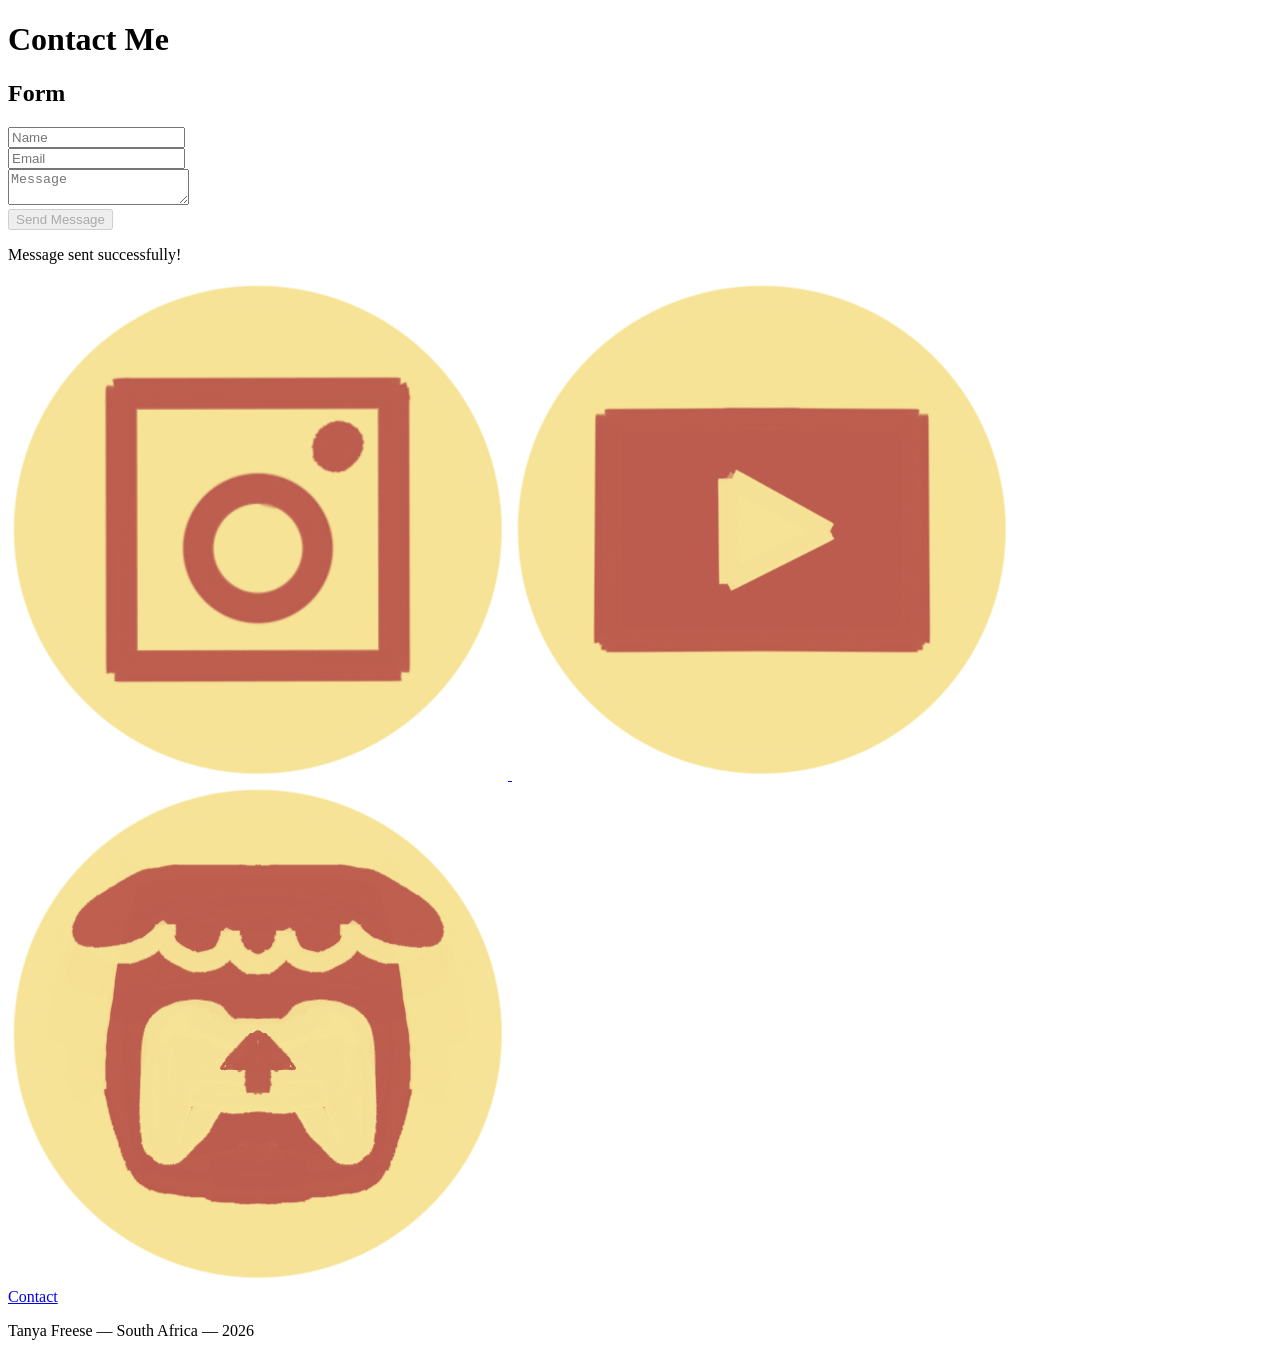
==== commit 01c3b712: "ughhh" ====
--- a/contact.html
+++ b/contact.html
@@ -5,12 +5,12 @@
     <meta charset="UTF-8" />
     <meta name="viewport" content="width=device-width, initial-scale=1.0" />
     <title>Tanya Portfolio</title>
-    <link rel="stylesheet" href="/css/style.css" />
-    <link rel="stylesheet" href="/css/mediaqueries.css" />
-    <script src="/js/nav.js" defer></script>
-    <script src="/js/contact.js" defer></script>
-    <script src="/js/scroll.js" defer></script>
-</head>
+    <link rel="stylesheet" href="/IM-Exam-Portfolio/css/style.css" />
+<link rel="stylesheet" href="/IM-Exam-Portfolio/css/mediaqueries.css" />
+
+<script src="/IM-Exam-Portfolio/js/nav.js" defer></script>
+<script src="/IM-Exam-Portfolio/js/scroll.js" defer></script>
+<script src="/IM-Exam-Portfolio/js/contact.js" defer></script>
 
 <body data-nav-path=".">
     <div id="navbar"></div>
@@ -65,16 +65,16 @@
 
             <a href="https://www.instagram.com/afancyfrog/" target="_blank" rel="noopener noreferrer"
                 aria-label="Instagram">
-                <img src="/assets/Instagram.png" alt=" Instagram">
+                <img src="./assets/Instagram.png" alt=" Instagram">
             </a>
 
             <a href="https://www.youtube.com/@afancyfrog3476" target="_blank" rel="noopener noreferrer"
                 aria-label="YouTube">
-                <img src="/assets/YouTube.png" alt="YouTube">
+                <img src="./assets/YouTube.png" alt="YouTube">
             </a>
 
             <a href="https://afancyfrog.itch.io" target="_blank" rel="noopener noreferrer" aria-label="itch.io">
-                <img src="/assets/Itch.png" alt="itch.io">
+                <img src="./assets/Itch.png" alt="itch.io">
             </a>
 
         </section>
@@ -85,7 +85,7 @@
 
     <footer class="site-footer">
         <div class="footer-content">
-            <a href="/contact.html" class="contact-btn"> Contact </a>
+            <a href="./contact.html" class="contact-btn"> Contact </a>
 
             <p class="footer-text">Tanya Freese — South Africa — 2026</p>
         </div>
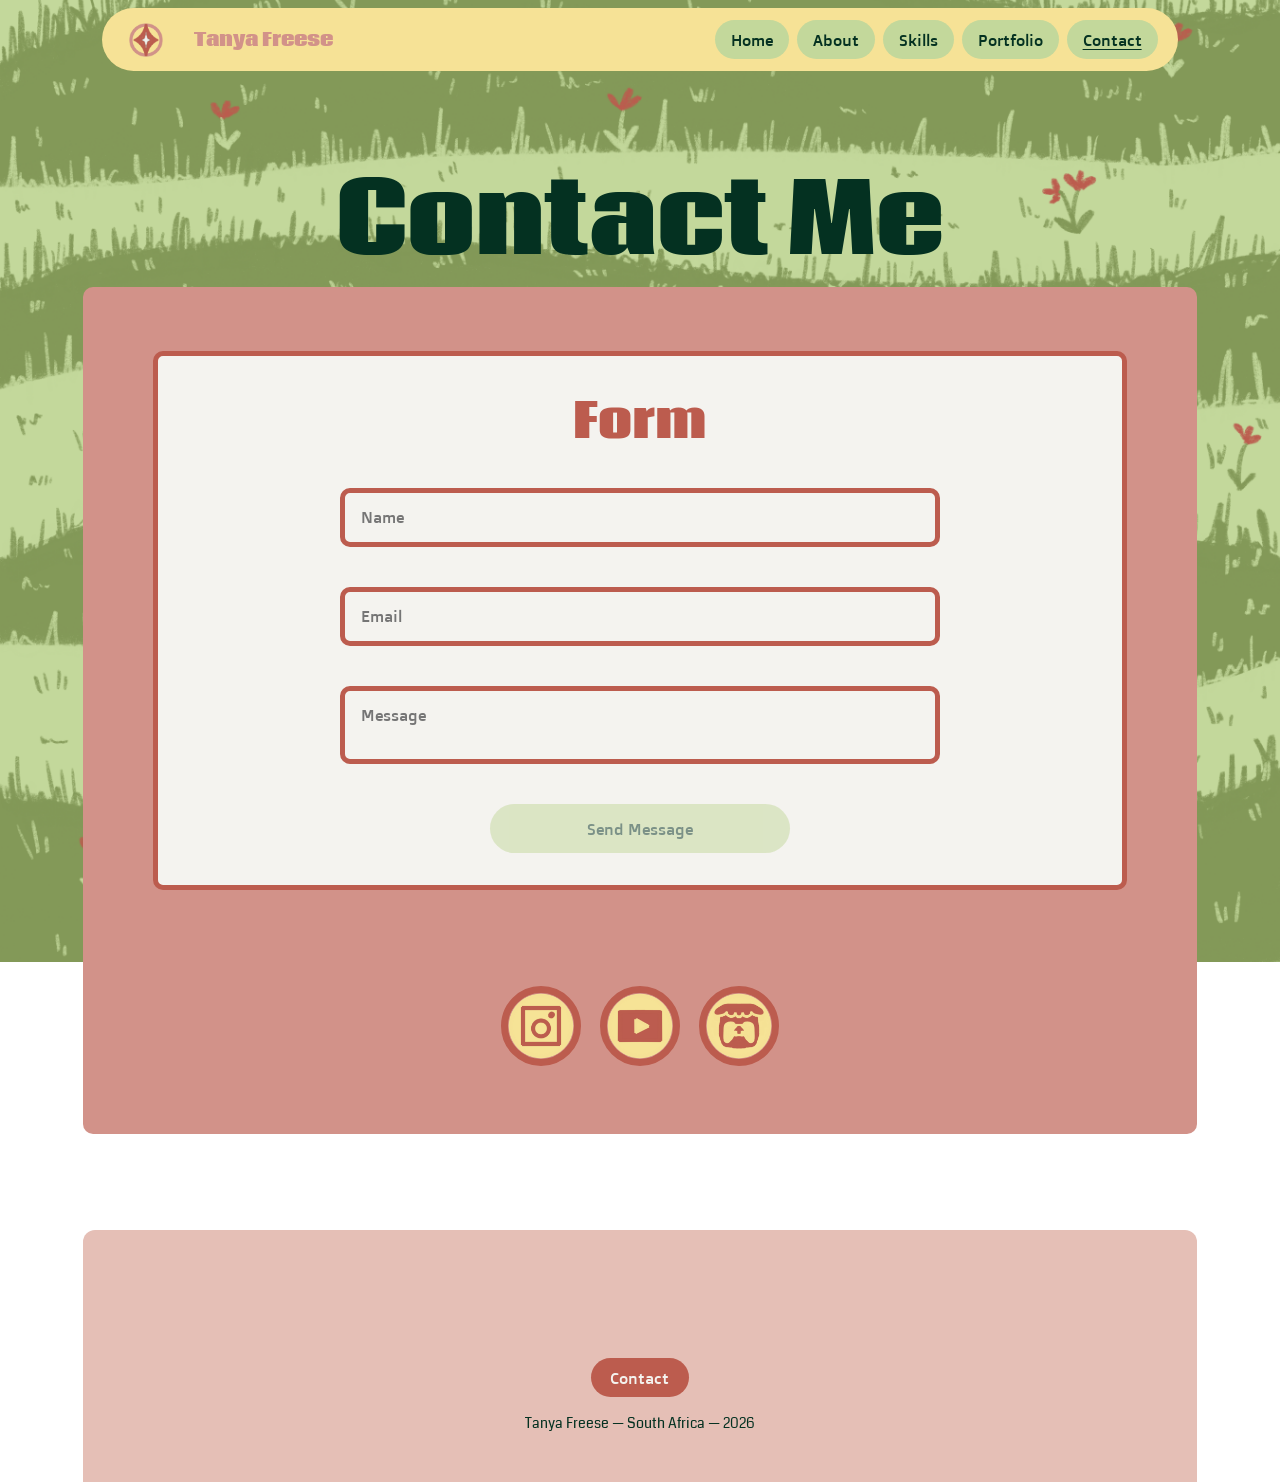
==== commit edaa7dff: "trying to fix nav on projects" ====
--- a/contact.html
+++ b/contact.html
@@ -5,12 +5,13 @@
     <meta charset="UTF-8" />
     <meta name="viewport" content="width=device-width, initial-scale=1.0" />
     <title>Tanya Portfolio</title>
-    <link rel="stylesheet" href="/IM-Exam-Portfolio/css/style.css" />
-<link rel="stylesheet" href="/IM-Exam-Portfolio/css/mediaqueries.css" />
+    <link rel="stylesheet" href="css/style.css">
+<link rel="stylesheet" href="css/mediaqueries.css">
 
-<script src="/IM-Exam-Portfolio/js/nav.js" defer></script>
-<script src="/IM-Exam-Portfolio/js/scroll.js" defer></script>
-<script src="/IM-Exam-Portfolio/js/contact.js" defer></script>
+<script src="js/nav.js" defer></script>
+<script src="js/scroll.js" defer></script>
+<script src="js/contact.js" defer></script>
+</head>
 
 <body data-nav-path=".">
     <div id="navbar"></div>
--- a/css/style.css
+++ b/css/style.css
@@ -0,0 +1,1002 @@
+/* General */
+
+@import url("https://fonts.googleapis.com/css2?family=Coda:wght@400;800&family=Doppio+One&display=swap");
+
+* {
+  margin: 0;
+  padding: 0;
+  box-sizing: border-box;
+}
+
+body {
+  font-family: "Doppio One", sans-serif;
+
+  /* Background */
+  background-image: url("../assets/GrassBackground.png");
+  background-position: center;
+  background-repeat: no-repeat;
+  background-size: cover;
+  background-attachment: fixed;
+}
+
+h1,
+h2 {
+  font-family: "Coda", sans-serif;
+  font-weight: 800;
+  color: #bc5c4e;
+  font-size: 3rem;
+  padding: 0 1rem;
+  margin-bottom: 0;
+}
+
+h2 {
+  margin-right: auto;
+}
+
+h3,
+h4,
+h5,
+h6 {
+  font-family: "Coda", sans-serif;
+  font-weight: 400;
+}
+
+p {
+  font-family: "Coda", sans-serif;
+  font-weight: 400;
+  color: #043121;
+}
+
+html {
+  scroll-behavior: auto;
+}
+
+img {
+  border: 7px solid #f6e296;
+}
+
+/* .page-container h1{
+  margin-bottom: -3rem;
+  margin-left: 1rem;
+  color: #043121;
+}   */
+
+.page-container {
+  width: 87%;
+  margin: 0 auto;
+  /*NB change this for other pages  */
+
+  background-color: #d29289;
+  border-radius: 10px;
+
+  padding: 2rem 1rem;
+
+  display: flex;
+  flex-direction: column;
+  justify-content: center;
+  gap: 2rem;
+
+  overflow: visible;
+}
+
+/* Transition */
+a,
+.btn {
+  transition: all 300ms ease;
+}
+
+/* Desktop Navigation */
+
+#navbar {
+  position: sticky;
+  top: 0.5rem;
+  z-index: 1000;
+  width: 84%;
+  margin: auto;
+}
+
+.page-container #navbar {
+  width: 100%;
+  margin: auto;
+}
+
+nav,
+.nav-links {
+  display: flex;
+}
+
+nav {
+  display: flex;
+  justify-content: space-between;
+  align-items: center;
+  height: 7vh;
+  background-color: #f6e296;
+  border-radius: 45px;
+  padding: 5px 20px;
+}
+
+.nav-links {
+  flex: 1;
+  display: flex;
+  justify-content: flex-end;
+  gap: 0.5rem;
+  list-style: none;
+}
+
+.nav-links li {
+  display: flex;
+}
+
+.nav-links a {
+  display: flex;
+  justify-content: center;
+  align-items: center;
+  width: 100%;
+
+  background-color: #c3d89b;
+  color: #839958;
+
+  padding: 0.6rem 1rem;
+  border-radius: 45px;
+  color: #043121;
+  text-decoration: none;
+}
+
+.nav-links a:hover {
+  background-color: #839958;
+  color: #f4f3ef;
+  text-decoration: underline;
+  text-underline-offset: 0.2rem;
+}
+
+.nav-links a.active {
+  /* color: #f4f3ef;   */
+  text-decoration: underline;
+  text-underline-offset: 0.2rem;
+}
+
+.logo {
+  flex: 1;
+  display: flex;
+  justify-content: flex-start;
+  align-items: center;
+  font-size: 1.2rem;
+  gap: 1.5rem;
+  font-family: "Coda", sans-serif;
+  font-weight: 800;
+  color: #d29289;
+}
+
+.logo:hover {
+  cursor: default;
+}
+
+.logo img {
+  height: 3rem;
+  width: auto;
+  /* border-radius: 50%; */
+  object-fit: cover;
+  gap: 0.2rem;
+}
+
+/* Mobile Nav */
+.hamburger {
+  display: none;
+  cursor: pointer;
+}
+
+.hamburger img {
+  width: 30px;
+  height: auto;
+}
+
+/* Links */
+a {
+  color: #d29289;
+  text-decoration: none;
+  text-decoration-color: #f4f3ef;
+}
+
+a:hover {
+  color: #bc5c4e;
+  text-decoration: underline;
+  text-underline-offset: 0.5rem;
+}
+
+/* Hero section */
+
+.hero {
+  background-color: #e5bfb6;
+  border-radius: 10px;
+  border-width: 10px;
+
+  height: 90vh;
+
+  display: flex;
+  justify-content: flex-start;
+  align-items: center;
+
+  padding: 0 5rem;
+  gap: 3rem;
+  box-sizing: border-box;
+  border: 5px solid #bc5c4e;
+}
+
+.hero img {
+  height: 30vw;
+  width: auto;
+  object-fit: cover;
+  border-style: none;
+}
+
+.hero-text h1 {
+  color: #bc5c4e;
+  font-size: 4rem;
+  text-align: center;
+  margin-bottom: 0;
+}
+
+.hero-text p {
+  color: #f4f3ef;
+  font-size: 1.3rem;
+  font-family: "Coda", sans-serif;
+  font-weight: 400;
+  text-align: center;
+  background-color: #d29289;
+  border-radius: 15px;
+  padding: 0.5rem 0.5rem;
+}
+
+.hero-text {
+  flex: 1; /* takes remaining space */
+  display: flex;
+  flex-direction: column;
+
+  justify-content: center; /* vertical centering */
+  align-items: center; /* horizontal centering */
+
+  text-align: left;
+  /* gap: 0.5rem; */
+}
+
+/* about section */
+
+#about,
+.text-block-1 {
+  width: 90%;
+  background-color: #f4f3ef;
+  margin: 0 auto;
+
+  border-radius: 10px;
+  border-width: 10px;
+
+  display: flex;
+  justify-content: center;
+  align-items: flex-start;
+
+  padding: 2rem;
+  gap: 1rem;
+
+  box-sizing: border-box;
+  border: 5px solid #bc5c4e;
+}
+
+#about img {
+  height: 60vh;
+
+  border-color: #f6e296;
+
+  border-radius: 10px;
+
+  width: auto;
+  object-fit: cover;
+  margin: auto;
+}
+
+.about-text {
+  flex: 1; /* takes remaining space */
+  display: flex;
+  flex-direction: column;
+
+  justify-content: flex-start; /* vertical centering */
+
+  text-align: left;
+  gap: 1rem;
+  padding-bottom: 2rem;
+}
+
+.about-text p {
+  /* font-size: 1.2rem; */
+  padding: 0rem 2rem;
+}
+
+/* Featured Projects */
+
+.featured-project {
+  width: 90%;
+  background-color: #f4f3ef;
+  margin: 2rem auto;
+
+  border-radius: 10px;
+  border-width: 10px;
+
+  display: flex;
+  flex-direction: column;
+  align-items: center;
+  /* justify-content: center; */
+  width: 90%;
+
+  padding: 2rem;
+  gap: 1rem;
+
+  transition:
+    transform 0.2s ease,
+    box-shadow 0.2s ease;
+
+  display: flex;
+  flex-direction: column;
+
+  text-decoration: none;
+  color: inherit;
+
+  cursor: pointer;
+
+  box-sizing: border-box;
+  border: 5px solid #bc5c4e;
+}
+
+.featured-project img {
+  display: block;
+  max-width: 90%;
+
+  border-color: #f6e296;
+
+  border-radius: 10px;
+
+  width: auto;
+  object-fit: cover;
+  aspect-ratio: 4 / 2;
+  margin: auto;
+}
+
+.featured-project h2 {
+  margin-right: auto;
+}
+
+.featured-project .project-tags li {
+  background-color: #f6e296;
+  color: #bc5c4e;
+}
+
+/* Projects */
+
+.project {
+  width: 90%;
+  background-color: #f4f3ef;
+  margin: 2rem auto;
+
+  border-radius: 10px;
+  border-width: 10px;
+
+  display: flex;
+  flex-direction: column;
+  align-items: center;
+  /* justify-content: center; */
+  width: 90%;
+
+  padding: 2rem;
+  gap: 1rem;
+
+  transition:
+    transform 0.2s ease,
+    box-shadow 0.2s ease;
+
+  display: flex;
+  flex-direction: column;
+
+  text-decoration: none;
+  color: inherit;
+
+  cursor: pointer;
+  box-sizing: border-box;
+  border: 5px solid #bc5c4e;
+}
+
+.projects-header {
+  display: flex;
+  justify-content: space-between;
+  align-items: flex-end;
+
+  flex-direction: column;
+  align-items: center;
+  gap: 1rem;
+
+  width: 100%;
+  margin: auto;
+  margin-bottom: 1rem;
+  margin-top: 2rem;
+}
+
+.projects-header h1 {
+  padding-top: 5rem;
+  color: #043121;
+
+  line-height: 1;
+  font-size: 6rem;
+}
+
+.filters {
+  display: flex;
+  justify-content: end;
+  gap: 1rem;
+  margin: 1rem;
+}
+
+.dropdown {
+  position: relative;
+}
+
+.dropdown-menu {
+  position: absolute;
+  top: 110%;
+  right: 0;
+
+  display: none;
+
+  flex-direction: column;
+
+  background: #f4f3ef;
+  border-radius: 10px;
+
+  min-width: 160px;
+
+  box-shadow: 0 10px 25px rgba(0, 0, 0, 0.15);
+  overflow: hidden;
+  z-index: 100;
+}
+
+.dropdown.open .dropdown-menu {
+  display: flex;
+}
+
+.dropdown-btn {
+  padding: 0.5rem 1rem;
+  border-radius: 45px;
+  display: flex;
+  align-items: center;
+  justify-content: space-between;
+  gap: 0.5rem;
+
+  background-color: #f4f3ef;
+  color: #043121;
+
+  border: none;
+  cursor: pointer;
+
+  font-family: "Doppio One", sans-serif;
+
+  transition: 0.2s ease;
+}
+
+.dropdown[data-selected]:not([data-selected="all"]) .dropdown-btn {
+  background-color: #f6e296;
+}
+
+.arrow {
+  font-size: 0.8rem;
+  transition: transform 0.2s ease;
+}
+
+.dropdown.open .arrow {
+  transform: rotate(180deg);
+}
+
+.dropdown-btn:hover {
+  background-color: #f6e296;
+  transform: translateY(-1px);
+}
+
+.dropdown-item {
+  padding: 0.7rem 1rem;
+  cursor: pointer;
+  user-select: none;
+  color: #043121;
+}
+
+.dropdown-item:hover {
+  background-color: #f6e296;
+}
+
+.project:hover {
+  transform: scale(1.03);
+}
+
+.project img {
+  display: block;
+  max-width: 90%;
+
+  border-color: #f6e296;
+
+  border-radius: 10px;
+
+  width: auto;
+  object-fit: cover;
+  aspect-ratio: 4 / 2;
+  margin: auto;
+}
+
+.project-image {
+  position: relative;
+  width: fit-content;
+  align-items: center;
+}
+
+/* .project-image img {
+    height: 80vh;
+    width: auto;
+    display: block;
+    border-radius: 10px;
+} */
+
+.project-image h2 {
+  position: absolute;
+  bottom: -5px;
+  left: 3vw;
+
+  margin: 1rem;
+  margin-left: 1.5rem;
+  padding: 0.3rem 0.3rem;
+
+  border-radius: 8px;
+
+  font-size: 1.5rem;
+  color: #c3d89b;
+  background-color: #043121a1;
+}
+
+.featured-project .project-image h2 {
+  color: transparent;
+  background-color: transparent;
+}
+
+.project-tags {
+  flex: 1;
+  display: flex;
+  flex-wrap: wrap;
+  justify-content: center;
+  gap: 0.5rem;
+  list-style: none;
+  width: 100%;
+}
+
+.project-tags li {
+  display: flex;
+
+  justify-content: center;
+  align-items: center;
+
+  min-width: 8rem;
+  height: 5vh;
+
+  background-color: #e5bfb6;
+  color: #bc5c4e;
+
+  padding: 0.6rem 1rem;
+  border-radius: 45px;
+
+  text-decoration: none;
+  box-sizing: border-box;
+  border: 5px solid #bc5c4e;
+}
+
+/* No search refults */
+.no-results {
+  width: 90%;
+  margin: 2rem auto;
+  text-align: center;
+
+  font-family: "Coda", sans-serif;
+  color: #043121;
+  font-size: 1.2rem;
+
+  background-color: #f4f3ef;
+  padding: 2rem;
+  border-radius: 10px;
+}
+
+.hidden {
+  display: none;
+}
+
+/* footer */
+.site-footer {
+  width: 87%;
+  margin: auto;
+  margin-top: 6rem;
+  padding: 8rem 0 3rem 0;
+
+  background-color: #e5bfb6;
+  border-radius: 12px 12px 0 0;
+}
+
+.footer-content {
+  width: 90%;
+  margin: 0 auto;
+
+  display: flex;
+  flex-direction: column;
+  justify-content: space-between;
+  align-items: center;
+  flex-wrap: wrap;
+  gap: 1rem;
+}
+
+.contact-btn {
+  padding: 0.6rem 1.2rem;
+  border-radius: 45px;
+
+  background-color: #bc5c4e;
+  color: #f4f3ef;
+
+  text-decoration: none;
+  font-family: "Doppio One", sans-serif;
+
+  transition: 0.2s ease;
+}
+
+.contact-btn:hover {
+  background-color: #f6e296;
+  color: #043121;
+  transform: translateY(-2px);
+}
+
+/* Contact */
+
+.footer-text {
+  color: #043121;
+  font-size: 0.9rem;
+}
+
+.contact {
+  width: 90%;
+  margin: 2rem auto;
+
+  background-color: #f4f3ef;
+  border-radius: 10px;
+
+  padding: 2rem;
+
+  display: flex;
+  flex-direction: column;
+  align-items: center;
+
+  gap: 2rem;
+
+  box-sizing: border-box;
+  border: 5px solid #bc5c4e;
+}
+
+.contact-form {
+  width: 100%;
+  max-width: 600px;
+
+  display: flex;
+  flex-direction: column;
+  gap: 1.2rem;
+}
+
+.input-group {
+  display: flex;
+  flex-direction: column;
+  gap: 0.3rem;
+}
+
+.contact-form input,
+.contact-form textarea {
+  padding: 0.9rem 1rem;
+
+  border: 5px solid;
+  border-color: #bc5c4e;
+  border-radius: 10px;
+
+  background-color: #f4f3ef;
+  color: #043121;
+
+  font-family: "Doppio One", sans-serif;
+  font-size: 1rem;
+
+  transition: 0.2s ease;
+  resize: none;
+}
+
+.contact-form input:focus,
+.contact-form textarea:focus {
+  outline: none;
+  border-color: #f6e296;
+  background-color: #f4f3ef;
+}
+
+.contact-form input.valid,
+.contact-form textarea.valid {
+  border-color: #839958;
+}
+
+.contact-form input.invalid,
+.contact-form textarea.invalid {
+  border-color: #bc5c4e;
+}
+
+.feedback {
+  font-size: 0.8rem;
+  font-family: "Coda", sans-serif;
+
+  color: #bc5c4e;
+  min-height: 1rem;
+
+  opacity: 0.9;
+}
+
+.contact-form button {
+  padding: 0.9rem 1.2rem;
+
+  width: 50%;
+  margin: auto;
+  border: none;
+  border-radius: 45px;
+
+  background-color: #c3d89b;
+  color: #043121;
+
+  font-family: "Doppio One", sans-serif;
+  font-size: 1rem;
+
+  cursor: pointer;
+
+  transition: 0.2s ease;
+}
+
+.contact-form button:hover {
+  background-color: #f6e296;
+  transform: translateY(-2px);
+}
+
+.contact-form button:disabled {
+  opacity: 0.5;
+  cursor: not-allowed;
+  transform: none;
+}
+
+.success-message {
+  display: none;
+
+  font-family: "Coda", sans-serif;
+  color: #043121;
+
+  background-color: #c3d89b;
+  padding: 0.8rem 1rem;
+  border-radius: 10px;
+
+  text-align: center;
+}
+
+/* Social Media */
+
+.social-media {
+  width: 90%;
+  margin: 2rem auto;
+
+  display: flex;
+  justify-content: center;
+  gap: 1.2rem;
+}
+
+.social-media img {
+  max-width: 5rem;
+  transition: 0.2s ease;
+  border-color: #bc5c4e;
+  border-radius: 5rem;
+  margin: 0;
+}
+
+.social-media img:hover {
+  transform: scale(1.1);
+}
+
+/* Skills */
+
+#skills {
+  width: 90%;
+  margin: 2rem auto;
+
+  background-color: #f4f3ef;
+  border-radius: 10px;
+
+  padding: 2rem;
+
+  display: flex;
+  flex-direction: column;
+  align-items: center;
+
+  gap: 2rem;
+
+  box-sizing: border-box;
+  border: 5px solid #bc5c4e;
+}
+
+.skill li {
+  list-style: none;
+  color: #bc5c4e;
+  font-size: 1rem;
+}
+
+.skill h3 {
+  color: #043121;
+}
+
+.skills-block {
+  width: 100%;
+  margin: auto;
+
+  display: grid;
+  grid-template-columns: repeat(4, 1fr);
+
+  align-items: center;
+  justify-content: center;
+
+  gap: 2rem;
+}
+
+.skill {
+  background-color: #f6e296;
+
+  width: 100%;
+  text-align: center;
+  padding: 1rem;
+  border-radius: 12px;
+  /* min-width: 4rem; */
+  box-sizing: border-box;
+  border: 5px solid #bc5c4e;
+}
+
+/* Projects Page */
+/* .project-page {
+  width: 90%;
+   margin: 0 auto;
+  padding: 2rem 0;
+  display: flex;
+  flex-direction: column;
+  gap: 3rem;
+  box-sizing: border-box; 
+}  */
+
+.project-page h2 {
+  font-size: 2rem;
+}
+
+.project-video {
+  display: flex;
+  flex-direction: column;
+  align-items: center;
+  gap: 1rem;
+  width: 90%;
+  margin: auto;
+  background-color: #f4f3ef;
+  padding: 2rem;
+  border-radius: 10px;
+  box-sizing: border-box;
+  border: 5px solid #bc5c4e;
+}
+
+.project-video video {
+  width: 100%;
+  max-width: 900px;
+  border-radius: 10px;
+  box-sizing: border-box;
+  border: 5px solid #f6e296;
+}
+
+.project-video h1 {
+  color: #043121;
+  background-color: #839958;
+  border-radius: 20px;
+  font-size: 3.5rem;
+  margin-top: 1rem;
+}
+
+.info-block {
+  background-color: #f4f3ef;
+  padding: 2rem;
+  border-radius: 10px;
+  width: 90%;
+  margin: auto;
+  box-sizing: border-box;
+  border: 5px solid #bc5c4e;
+}
+
+.info {
+  list-style: none;
+  display: grid;
+
+  grid-template-columns: repeat(3, 1fr);
+  gap: 1rem;
+
+  font-family: "Coda", sans-serif;
+  color: #043121;
+
+  margin: 0;
+  padding: 0;
+}
+
+.info li {
+  background-color: #e5bfb6;
+  padding: 0.5rem 1rem;
+  border-radius: 45px;
+  text-align: center;
+}
+
+.overview-block {
+  background-color: #f4f3ef;
+  padding: 2rem;
+  border-radius: 10px;
+  width: 90%;
+  margin: auto;
+  box-sizing: border-box;
+  border: 5px solid #bc5c4e;
+}
+
+.overview-block h2 {
+  margin-bottom: 1rem;
+}
+
+.overview-block p {
+  color: #043121;
+  font-family: "Coda", sans-serif;
+  line-height: 1.6;
+}
+
+.layout {
+  background-color: #f4f3ef;
+  padding: 2rem;
+  border-radius: 10px;
+
+  display: flex;
+  flex-direction: column;
+  gap: 1.5rem;
+  width: 90%;
+  margin: auto;
+  box-sizing: border-box;
+  border: 5px solid #bc5c4e;
+}
+
+.layout h2 {
+  color: #bc5c4e;
+  margin: 0;
+}
+
+.project-content {
+  display: flex;
+  gap: 2rem;
+  align-items: stretch;
+}
+
+.project-image {
+  flex: 0 0 40%;
+}
+
+.project-image img {
+  width: 100%;
+  height: 100%;
+  object-fit: cover;
+  border-radius: 10px;
+}
+
+.project-text {
+  flex: 1;
+  font-family: "Coda", sans-serif;
+  color: #043121;
+  line-height: 1.6;
+}
+
+.project-text p {
+  margin: 1rem;
+}
--- a/css/mediaqueries.css
+++ b/css/mediaqueries.css
@@ -0,0 +1,289 @@
+/* Tablet */
+@media screen and (max-width: 1024px) {
+  h2 {
+    margin: auto;
+  }
+
+  /* Nav */
+  .logo-text {
+    display: none;
+  }
+
+  /* Page Container */
+
+  /* About */
+  #about {
+    flex-direction: column;
+    justify-content: center;
+    padding: 0rem;
+    gap: 0 0;
+  }
+
+  .about-text h2 {
+    margin: 0;
+    padding-top: 2rem;
+  }
+
+  .about-text p {
+    margin: 0;
+  }
+
+  .about-text {
+    order: 3;
+    text-align: center;
+  }
+
+  #about img {
+    order: 2;
+    width: 60%;
+    height: auto;
+
+    display: block;
+    margin: 3rem auto;
+    margin-bottom: 0;
+  }
+
+  /* projects */
+
+  .project img {
+    aspect-ratio: 4 / 3;
+  }
+
+  .project-image h2 {
+    margin-left: 1rem;
+  }
+
+  .featured-project h2 {
+    margin: auto;
+  }
+
+  .featured-project img {
+    aspect-ratio: 4 / 3;
+  }
+
+  .projects-header {
+    flex-direction: column;
+    align-items: center;
+    gap: 1rem;
+  }
+
+  .projects-header h1 {
+    font-size: 5rem;
+  }
+
+  .filters {
+    width: 100%;
+    justify-content: center;
+    flex-wrap: wrap;
+    margin: 0;
+  }
+
+  /* hero */
+  .hero {
+    flex-direction: column;
+    height: auto;
+    padding: 2rem 1.5rem;
+    gap: 1.5rem;
+    align-items: center;
+    text-align: center;
+  }
+
+  .hero img {
+    height: auto;
+    width: 50%;
+  }
+
+  .hero-text {
+    align-items: center;
+    text-align: center;
+  }
+
+  .hero-text h1 {
+    font-size: 3rem;
+  }
+
+  .hero-text p {
+    /* font-size: rem; */
+    width: 100%;
+    /* color: #043121; */
+  }
+
+  /* Skills */
+  .skills-block {
+    grid-template-columns: repeat(2, 1fr);
+  }
+
+  /* projects */
+
+  .info {
+    grid-template-columns: repeat(2, 1fr);
+  }
+
+  .project-content {
+    flex-direction: column;
+    align-content: center;
+    text-align: center;
+  }
+
+  .project-image img {
+    width: 100%;
+    margin: auto;
+  }
+
+  .project-image {
+    margin: auto;
+    width: 70%;
+    align-content: center;
+  }
+
+  .project-content p {
+    text-align: center;
+  }
+
+  .project-text {
+    text-align: center;
+    align-content: center;
+  }
+
+  .layout {
+    justify-content: center;
+  }
+
+  .project-page h2 {
+    text-align: center;
+  }
+
+  .project-video h1 {
+    font-size: 2rem;
+    text-align: center;
+  }
+}
+
+/* Mobile*/
+@media screen and (max-width: 768px) {
+  /* Nav */
+
+  nav {
+    background-color: transparent;
+    border-radius: 45px;
+    height: 7vh;
+
+    border-radius: 45px;
+    padding: 5px 0px;
+  }
+
+  .logo img {
+    height: 3rem;
+    width: auto;
+    /* border-radius: 50%; */
+    object-fit: cover;
+    gap: 0.2rem;
+    background-color: #f6e296;
+    border-radius: 45px;
+  }
+
+  .nav-links {
+    display: none;
+    flex-direction: column;
+    position: absolute;
+    top: 100%;
+    top: calc(100% + 10px);
+    right: 1rem;
+
+    background-color: #f6e296;
+    padding: 1rem;
+    border-radius: 10px;
+  }
+
+  #navbar {
+    width: 90%;
+  }
+
+  .page-container #navbar {
+    width: 96%;
+    margin: auto;
+  }
+
+  .nav-links.active {
+    display: flex;
+  }
+
+  .hamburger {
+    display: flex;
+  }
+
+  .hamburger img {
+    height: 3rem;
+    width: auto;
+    /* border-radius: 50%; */
+    object-fit: cover;
+    gap: 0.2rem;
+    background-color: #f6e296;
+    border-radius: 45px;
+  }
+
+  #desktop-nav {
+    position: relative;
+  }
+
+  .page-container {
+    width: 96%;
+  }
+
+  #about img {
+    width: 70%;
+  }
+
+  /* projects */
+
+  .project img {
+    aspect-ratio: 4 / 4;
+  }
+
+  .featured-project img {
+    aspect-ratio: 4 / 4;
+  }
+
+  /* hero */
+  .hero {
+    flex-direction: column;
+    height: auto;
+    padding: 2rem 1.5rem;
+    gap: 1.5rem;
+    align-items: center;
+    text-align: center;
+  }
+
+  .hero img {
+    height: auto;
+    width: 70%;
+  }
+
+  .hero-text {
+    align-items: center;
+    text-align: center;
+  }
+
+  .hero-text h1 {
+    font-size: 3rem;
+  }
+
+  .hero-text p {
+    /* font-size: 1rem; */
+    width: 100%;
+  }
+
+  /* footer */
+  .site-footer {
+    width: 96%;
+  }
+
+  .skills-block {
+    grid-template-columns: 1fr;
+  }
+
+  /* projects */
+  .info {
+    grid-template-columns: 1fr;
+  }
+}
